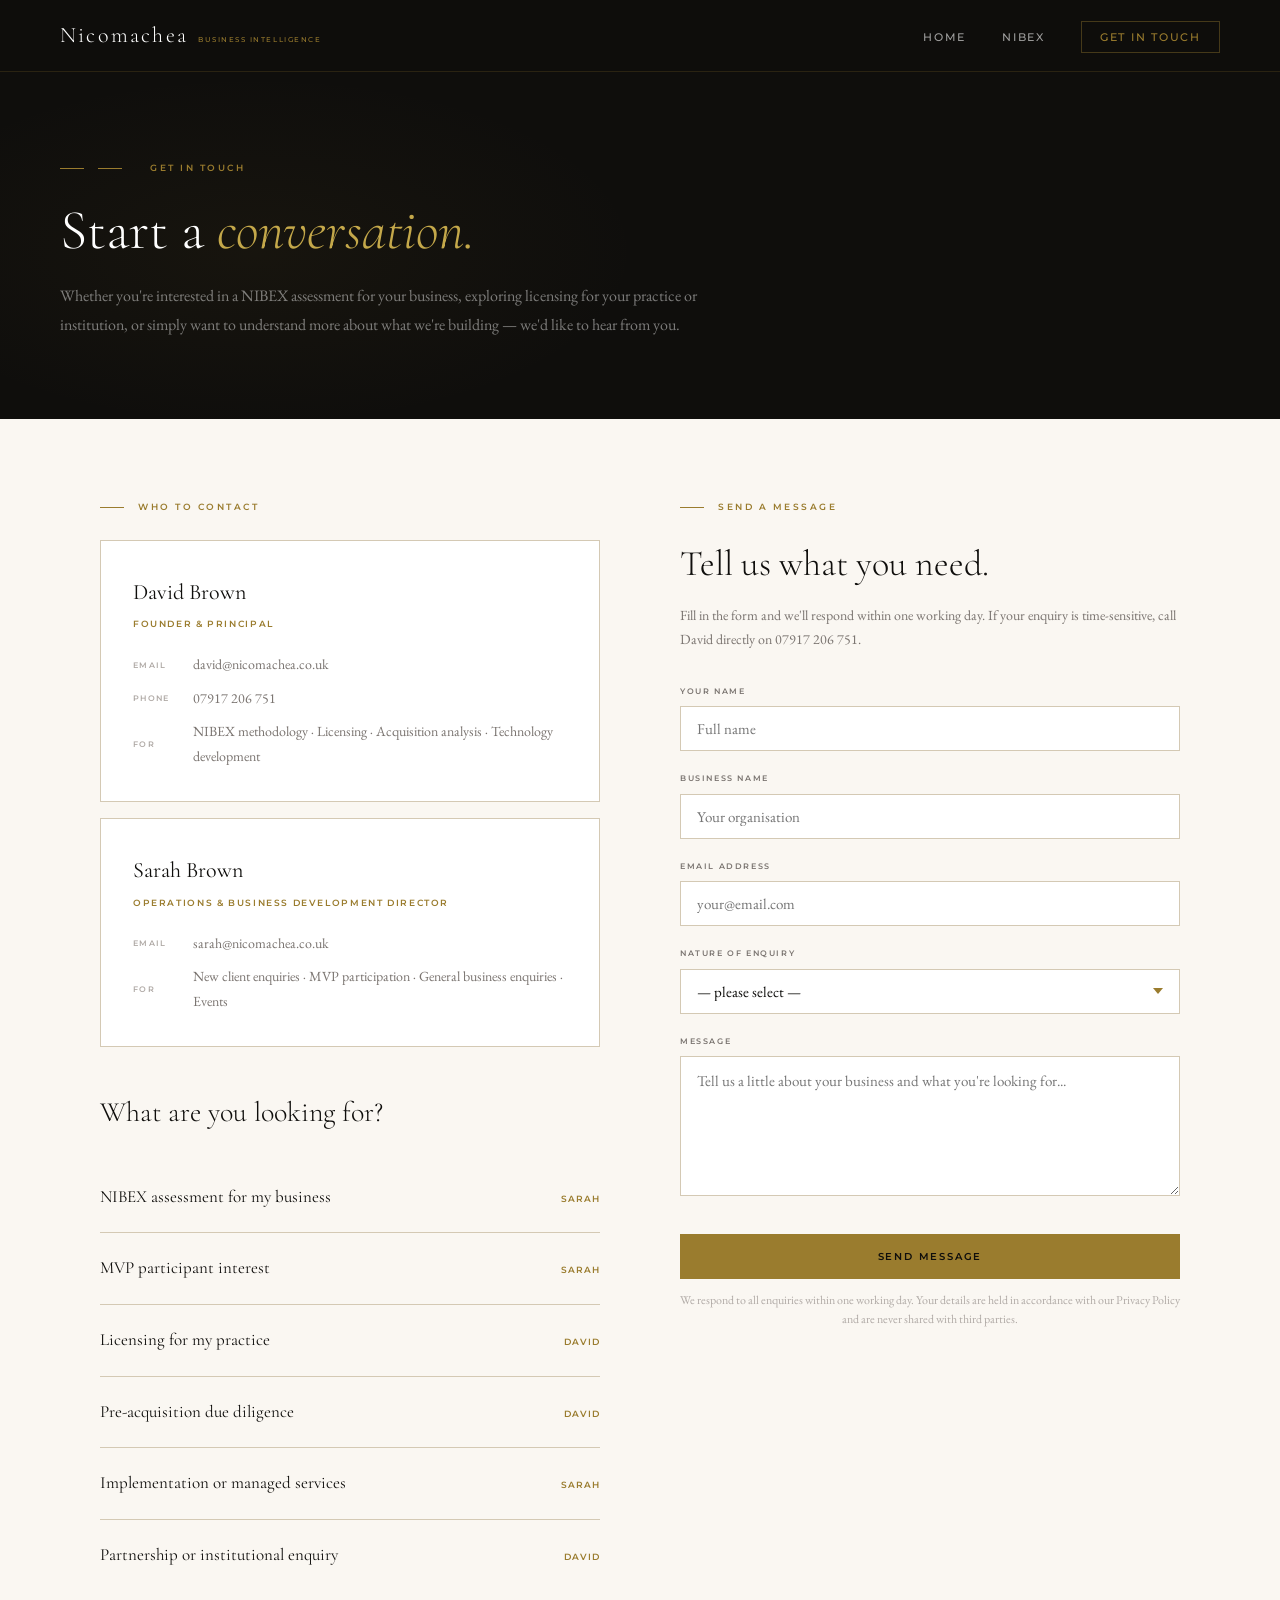
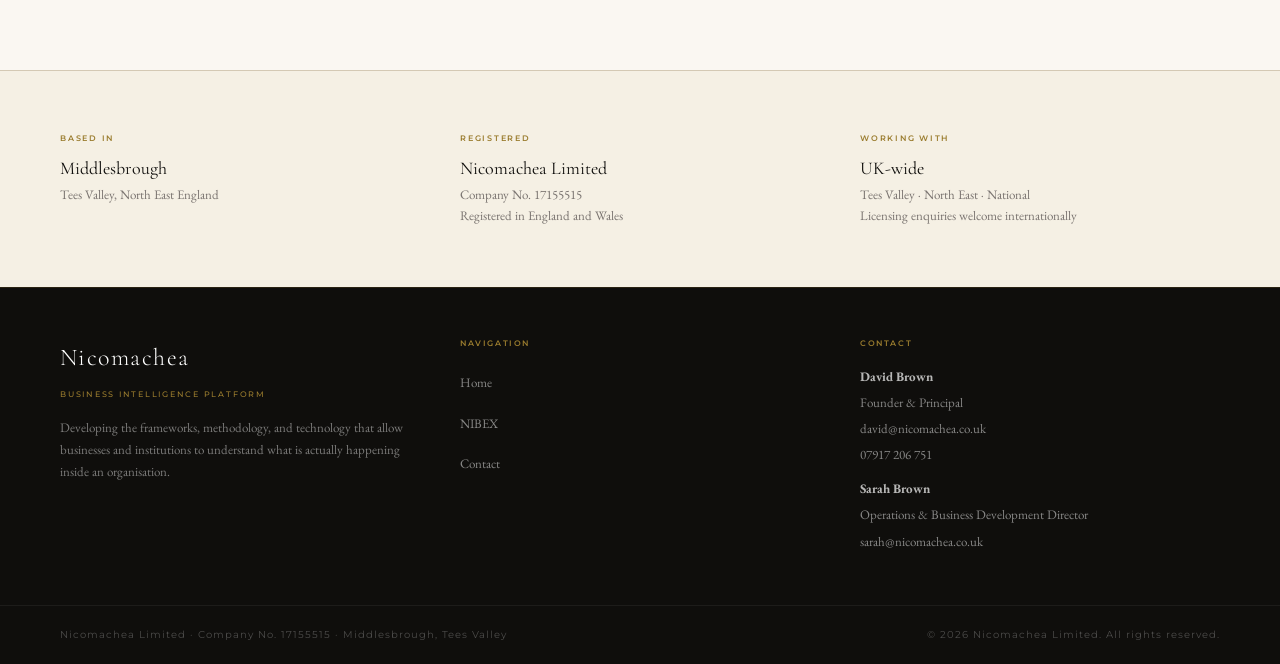
==== contact.html @ 7647985f "Add files via upload" ====
<!DOCTYPE html>
<html lang="en">
<head>
<meta charset="UTF-8">
<meta name="viewport" content="width=device-width, initial-scale=1.0">
<meta name="description" content="Contact Nicomachea — discuss a NIBEX assessment, licensing, or any enquiry about our services.">
<title>Contact — Nicomachea</title>
<link rel="stylesheet" href="shared.css">
<style>
.contact-hero {
  padding: 160px 60px 80px;
  background: var(--ink);
  position: relative;
  overflow: hidden;
}

.contact-hero::before {
  content: '';
  position: absolute;
  inset: 0;
  background: radial-gradient(ellipse 50% 70% at 20% 60%, rgba(154,124,46,0.06) 0%, transparent 60%);
}

.contact-hero-inner {
  max-width: 680px;
  position: relative;
}

.contact-hero h1 {
  font-family: var(--serif);
  font-size: clamp(36px, 5vw, 56px);
  font-weight: 300;
  color: #fff;
  line-height: 1.1;
  margin-bottom: 20px;
}

.contact-hero h1 em {
  font-style: italic;
  color: var(--gold-light);
}

.contact-hero p {
  font-size: 16px;
  line-height: 1.8;
  color: rgba(255,255,255,0.45);
}

/* CONTACT BODY */
.contact-body {
  padding: 80px 60px;
  max-width: 1200px;
  margin: 0 auto;
  display: grid;
  grid-template-columns: 1fr 1fr;
  gap: 80px;
  align-items: start;
}

/* PEOPLE */
.people-section { }

.person-card {
  background: var(--surface);
  border: 0.5px solid var(--rule);
  padding: 32px;
  margin-bottom: 16px;
  position: relative;
  transition: border-color 0.2s;
}

.person-card:hover { border-color: var(--gold); }

.person-card::before {
  content: '';
  position: absolute;
  top: 0; left: 0; bottom: 0;
  width: 3px;
  background: linear-gradient(180deg, var(--gold), var(--gold-light));
  opacity: 0;
  transition: opacity 0.2s;
}

.person-card:hover::before { opacity: 1; }

.person-name {
  font-family: var(--serif);
  font-size: 22px;
  font-weight: 400;
  color: var(--ink);
  margin-bottom: 4px;
}

.person-title {
  font-family: var(--sans);
  font-size: 9px;
  font-weight: 600;
  letter-spacing: 0.18em;
  text-transform: uppercase;
  color: var(--gold);
  margin-bottom: 20px;
}

.person-details {
  display: flex;
  flex-direction: column;
  gap: 8px;
}

.person-detail {
  display: flex;
  align-items: center;
  gap: 12px;
  font-size: 14px;
  color: var(--muted);
}

.person-detail a {
  color: var(--muted);
  text-decoration: none;
  transition: color 0.2s;
}

.person-detail a:hover { color: var(--gold); }

.detail-label {
  font-family: var(--sans);
  font-size: 8px;
  font-weight: 600;
  letter-spacing: 0.16em;
  text-transform: uppercase;
  color: var(--faint);
  width: 48px;
  flex-shrink: 0;
}

/* ENQUIRY TYPES */
.enquiry-section {
  margin-top: 40px;
}

.enquiry-section h3 {
  font-family: var(--serif);
  font-size: 28px;
  font-weight: 300;
  color: var(--ink);
  margin-bottom: 24px;
}

.enquiry-item {
  padding: 20px 0;
  border-bottom: 0.5px solid var(--rule);
  display: flex;
  align-items: baseline;
  justify-content: space-between;
  gap: 20px;
}

.enquiry-item:last-child { border-bottom: none; }

.enquiry-type {
  font-family: var(--serif);
  font-size: 17px;
  font-weight: 400;
  color: var(--ink);
}

.enquiry-contact {
  font-family: var(--sans);
  font-size: 9px;
  font-weight: 600;
  letter-spacing: 0.12em;
  text-transform: uppercase;
  color: var(--gold);
  white-space: nowrap;
}

/* FORM SIDE */
.form-section h2 {
  font-family: var(--serif);
  font-size: 36px;
  font-weight: 300;
  color: var(--ink);
  margin-bottom: 8px;
}

.form-section p {
  font-size: 14px;
  color: var(--muted);
  line-height: 1.7;
  margin-bottom: 32px;
}

.form-group {
  margin-bottom: 20px;
}

.form-label {
  font-family: var(--sans);
  font-size: 8px;
  font-weight: 600;
  letter-spacing: 0.2em;
  text-transform: uppercase;
  color: var(--muted);
  display: block;
  margin-bottom: 8px;
}

.form-input,
.form-select,
.form-textarea {
  width: 100%;
  font-family: var(--body);
  font-size: 15px;
  color: var(--ink);
  background: var(--surface);
  border: 0.5px solid var(--rule);
  padding: 12px 16px;
  outline: none;
  transition: border-color 0.2s;
  -webkit-appearance: none;
  appearance: none;
}

.form-input:focus,
.form-select:focus,
.form-textarea:focus {
  border-color: var(--gold);
}

.form-select {
  background-image: url("data:image/svg+xml,%3Csvg xmlns='http://www.w3.org/2000/svg' width='10' height='6'%3E%3Cpath d='M0 0l5 6 5-6z' fill='%239a7c2e'/%3E%3C/svg%3E");
  background-repeat: no-repeat;
  background-position: right 16px center;
  padding-right: 40px;
  cursor: pointer;
}

.form-textarea {
  min-height: 140px;
  resize: vertical;
  line-height: 1.65;
}

.form-submit {
  font-family: var(--sans);
  font-size: 10px;
  font-weight: 600;
  letter-spacing: 0.18em;
  text-transform: uppercase;
  color: var(--ink);
  background: var(--gold);
  border: none;
  padding: 16px 40px;
  cursor: pointer;
  transition: background 0.2s;
  width: 100%;
  margin-top: 8px;
}

.form-submit:hover { background: var(--gold-light); }

.form-note {
  font-size: 12px;
  color: var(--faint);
  text-align: center;
  margin-top: 12px;
  line-height: 1.6;
}

/* LOCATION */
.location-band {
  background: var(--gold-pale);
  border-top: 0.5px solid var(--rule);
  padding: 60px;
  display: grid;
  grid-template-columns: 1fr 1fr 1fr;
  gap: 40px;
  max-width: 100%;
}

.location-item { }

.location-label {
  font-family: var(--sans);
  font-size: 8px;
  font-weight: 600;
  letter-spacing: 0.22em;
  text-transform: uppercase;
  color: var(--gold);
  margin-bottom: 10px;
}

.location-value {
  font-family: var(--serif);
  font-size: 18px;
  font-weight: 400;
  color: var(--ink);
  line-height: 1.4;
}

.location-sub {
  font-size: 13px;
  color: var(--muted);
  margin-top: 4px;
  line-height: 1.6;
}

/* SUCCESS */
.form-success {
  display: none;
  background: var(--gold-pale);
  border: 0.5px solid var(--gold);
  padding: 24px;
  text-align: center;
}

.form-success p {
  font-family: var(--serif);
  font-size: 18px;
  color: var(--ink);
  margin: 0;
}

@media (max-width: 900px) {
  .contact-hero { padding: 120px 24px 60px; }
  .contact-body { grid-template-columns: 1fr; padding: 60px 24px; gap: 48px; }
  .location-band { grid-template-columns: 1fr; padding: 40px 24px; }
}
</style>
</head>
<body>

<nav>
  <a href="index.html" class="nav-brand">
    Nicomachea
    <span class="nav-brand-tag">Business Intelligence</span>
  </a>
  <ul class="nav-links">
    <li><a href="index.html">Home</a></li>
    <li><a href="nibex.html">NIBEX</a></li>
    <li><a href="contact.html" class="active nav-cta">Get in touch</a></li>
  </ul>
</nav>

<!-- HERO -->
<section class="contact-hero">
  <div class="contact-hero-inner">
    <div class="section-label" style="margin-bottom:24px">
      <span style="width:24px;height:1px;background:var(--gold);display:inline-block;vertical-align:middle;margin-right:14px;"></span>
      Get in touch
    </div>
    <h1>Start a <em>conversation.</em></h1>
    <p>Whether you're interested in a NIBEX assessment for your business, exploring licensing for your practice or institution, or simply want to understand more about what we're building — we'd like to hear from you.</p>
  </div>
</section>

<!-- CONTACT BODY -->
<div class="contact-body">

  <!-- LEFT — PEOPLE AND ENQUIRY TYPES -->
  <div>
    <div class="section-label" style="margin-bottom:24px">Who to contact</div>

    <div class="person-card fade-in">
      <div class="person-name">David Brown</div>
      <div class="person-title">Founder &amp; Principal</div>
      <div class="person-details">
        <div class="person-detail">
          <span class="detail-label">Email</span>
          <a href="mailto:david@nicomachea.co.uk">david@nicomachea.co.uk</a>
        </div>
        <div class="person-detail">
          <span class="detail-label">Phone</span>
          <a href="tel:07917206751">07917 206 751</a>
        </div>
        <div class="person-detail">
          <span class="detail-label">For</span>
          <span>NIBEX methodology · Licensing · Acquisition analysis · Technology development</span>
        </div>
      </div>
    </div>

    <div class="person-card fade-in">
      <div class="person-name">Sarah Brown</div>
      <div class="person-title">Operations &amp; Business Development Director</div>
      <div class="person-details">
        <div class="person-detail">
          <span class="detail-label">Email</span>
          <a href="mailto:sarah@nicomachea.co.uk">sarah@nicomachea.co.uk</a>
        </div>
        <div class="person-detail">
          <span class="detail-label">For</span>
          <span>New client enquiries · MVP participation · General business enquiries · Events</span>
        </div>
      </div>
    </div>

    <div class="enquiry-section fade-in">
      <h3>What are you looking for?</h3>
      <div class="enquiry-item">
        <span class="enquiry-type">NIBEX assessment for my business</span>
        <span class="enquiry-contact">Sarah</span>
      </div>
      <div class="enquiry-item">
        <span class="enquiry-type">MVP participant interest</span>
        <span class="enquiry-contact">Sarah</span>
      </div>
      <div class="enquiry-item">
        <span class="enquiry-type">Licensing for my practice</span>
        <span class="enquiry-contact">David</span>
      </div>
      <div class="enquiry-item">
        <span class="enquiry-type">Pre-acquisition due diligence</span>
        <span class="enquiry-contact">David</span>
      </div>
      <div class="enquiry-item">
        <span class="enquiry-type">Implementation or managed services</span>
        <span class="enquiry-contact">Sarah</span>
      </div>
      <div class="enquiry-item">
        <span class="enquiry-type">Partnership or institutional enquiry</span>
        <span class="enquiry-contact">David</span>
      </div>
    </div>
  </div>

  <!-- RIGHT — FORM -->
  <div class="form-section fade-in">
    <div class="section-label" style="margin-bottom:16px">Send a message</div>
    <h2>Tell us what you need.</h2>
    <p>Fill in the form and we'll respond within one working day. If your enquiry is time-sensitive, call David directly on 07917 206 751.</p>

    <form id="contact-form" onsubmit="handleSubmit(event)">
      <div class="form-group">
        <label class="form-label" for="name">Your name</label>
        <input type="text" id="name" class="form-input" required placeholder="Full name">
      </div>
      <div class="form-group">
        <label class="form-label" for="business">Business name</label>
        <input type="text" id="business" class="form-input" placeholder="Your organisation">
      </div>
      <div class="form-group">
        <label class="form-label" for="email">Email address</label>
        <input type="email" id="email" class="form-input" required placeholder="your@email.com">
      </div>
      <div class="form-group">
        <label class="form-label" for="enquiry">Nature of enquiry</label>
        <select id="enquiry" class="form-select" required>
          <option value="">— please select —</option>
          <option>NIBEX assessment for my business</option>
          <option>MVP participant interest</option>
          <option>Licensing for my practice or institution</option>
          <option>Pre-acquisition due diligence</option>
          <option>Implementation or managed services</option>
          <option>Partnership or institutional enquiry</option>
          <option>Other</option>
        </select>
      </div>
      <div class="form-group">
        <label class="form-label" for="message">Message</label>
        <textarea id="message" class="form-textarea" required placeholder="Tell us a little about your business and what you're looking for..."></textarea>
      </div>
      <button type="submit" class="form-submit">Send message</button>
      <div class="form-note">We respond to all enquiries within one working day. Your details are held in accordance with our Privacy Policy and are never shared with third parties.</div>
    </form>

    <div class="form-success" id="form-success">
      <p>Thank you. We'll be in touch within one working day.</p>
    </div>
  </div>
</div>

<!-- LOCATION BAND -->
<div class="location-band">
  <div class="location-item">
    <div class="location-label">Based in</div>
    <div class="location-value">Middlesbrough</div>
    <div class="location-sub">Tees Valley, North East England</div>
  </div>
  <div class="location-item">
    <div class="location-label">Registered</div>
    <div class="location-value">Nicomachea Limited</div>
    <div class="location-sub">Company No. 17155515<br>Registered in England and Wales</div>
  </div>
  <div class="location-item">
    <div class="location-label">Working with</div>
    <div class="location-value">UK-wide</div>
    <div class="location-sub">Tees Valley · North East · National<br>Licensing enquiries welcome internationally</div>
  </div>
</div>

<!-- FOOTER -->
<footer>
  <div>
    <div class="footer-brand">Nicomachea</div>
    <div class="footer-tag">Business Intelligence Platform</div>
    <div class="footer-desc">Developing the frameworks, methodology, and technology that allow businesses and institutions to understand what is actually happening inside an organisation.</div>
  </div>
  <div>
    <div class="footer-col-label">Navigation</div>
    <ul class="footer-links">
      <li><a href="index.html">Home</a></li>
      <li><a href="nibex.html">NIBEX</a></li>
      <li><a href="contact.html">Contact</a></li>
    </ul>
  </div>
  <div>
    <div class="footer-col-label">Contact</div>
    <div class="footer-contact-item"><strong style="color:rgba(255,255,255,0.7);font-size:13px">David Brown</strong></div>
    <div class="footer-contact-item">Founder &amp; Principal</div>
    <div class="footer-contact-item"><a href="mailto:david@nicomachea.co.uk">david@nicomachea.co.uk</a></div>
    <div class="footer-contact-item"><a href="tel:07917206751">07917 206 751</a></div>
    <div class="footer-contact-item" style="margin-top:12px"><strong style="color:rgba(255,255,255,0.7);font-size:13px">Sarah Brown</strong></div>
    <div class="footer-contact-item">Operations &amp; Business Development Director</div>
    <div class="footer-contact-item"><a href="mailto:sarah@nicomachea.co.uk">sarah@nicomachea.co.uk</a></div>
  </div>
</footer>
<div class="footer-bottom">
  <div class="footer-reg">Nicomachea Limited · Company No. 17155515 · Middlesbrough, Tees Valley</div>
  <div class="footer-reg">© 2026 Nicomachea Limited. All rights reserved.</div>
</div>

<script>
function handleSubmit(e) {
  e.preventDefault();
  const form = document.getElementById('contact-form');
  const success = document.getElementById('form-success');
  const name = document.getElementById('name').value;
  const email = document.getElementById('email').value;
  const business = document.getElementById('business').value;
  const enquiry = document.getElementById('enquiry').value;
  const message = document.getElementById('message').value;

  // Build mailto link
  const subject = encodeURIComponent('Nicomachea enquiry — ' + enquiry);
  const body = encodeURIComponent(
    'Name: ' + name + '\n' +
    'Business: ' + business + '\n' +
    'Email: ' + email + '\n' +
    'Enquiry type: ' + enquiry + '\n\n' +
    'Message:\n' + message
  );

  window.location.href = 'mailto:david@nicomachea.co.uk?subject=' + subject + '&body=' + body;

  form.style.display = 'none';
  success.style.display = 'block';
}
</script>

</body>
</html>
---- shared.css ----
/* ── Nicomachea Site Design System ─────────────────────────── */
@import url('https://fonts.googleapis.com/css2?family=Cormorant+Garamond:ital,wght@0,300;0,400;0,500;0,600;1,300;1,400;1,500&family=EB+Garamond:ital,wght@0,400;0,500;1,400&family=Montserrat:wght@300;400;500;600;700&display=swap');

:root {
  --ink: #0f0e0c;
  --ink-mid: #2a2825;
  --gold: #9a7c2e;
  --gold-light: #c4a84a;
  --gold-pale: #f5f0e4;
  --cream: #faf7f2;
  --surface: #ffffff;
  --rule: #d4c9b4;
  --muted: #7a7470;
  --faint: #b0aaa6;
  --serif: 'Cormorant Garamond', Georgia, serif;
  --body: 'EB Garamond', Georgia, serif;
  --sans: 'Montserrat', sans-serif;
}

*, *::before, *::after { box-sizing: border-box; margin: 0; padding: 0; }

html { font-size: 16px; scroll-behavior: smooth; }

body {
  background: var(--cream);
  color: var(--ink);
  font-family: var(--body);
  font-size: 17px;
  line-height: 1.8;
  min-height: 100vh;
  overflow-x: hidden;
}

/* ── NAV ──────────────────────────────────────────────────── */
nav {
  position: fixed;
  top: 0;
  left: 0;
  right: 0;
  z-index: 100;
  padding: 0 60px;
  height: 72px;
  display: flex;
  align-items: center;
  justify-content: space-between;
  background: rgba(15,14,12,0.96);
  backdrop-filter: blur(12px);
  border-bottom: 1px solid rgba(154,124,46,0.2);
}

.nav-brand {
  font-family: var(--serif);
  font-size: 22px;
  font-weight: 300;
  letter-spacing: 0.1em;
  color: #fff;
  text-decoration: none;
  display: flex;
  align-items: baseline;
  gap: 10px;
}

.nav-brand-tag {
  font-family: var(--sans);
  font-size: 7px;
  font-weight: 500;
  letter-spacing: 0.22em;
  text-transform: uppercase;
  color: var(--gold);
}

.nav-links {
  display: flex;
  align-items: center;
  gap: 36px;
  list-style: none;
}

.nav-links a {
  font-family: var(--sans);
  font-size: 11px;
  font-weight: 500;
  letter-spacing: 0.16em;
  text-transform: uppercase;
  color: rgba(255,255,255,0.6);
  text-decoration: none;
  transition: color 0.2s;
}

.nav-links a:hover,
.nav-links a.active { color: var(--gold); }

.nav-cta {
  font-family: var(--sans);
  font-size: 10px;
  font-weight: 600;
  letter-spacing: 0.14em;
  text-transform: uppercase;
  color: var(--gold) !important;
  border: 1px solid rgba(154,124,46,0.4);
  padding: 8px 18px;
  transition: all 0.2s !important;
}

.nav-cta:hover {
  background: var(--gold) !important;
  color: #fff !important;
  border-color: var(--gold) !important;
}

/* ── FOOTER ───────────────────────────────────────────────── */
footer {
  background: var(--ink);
  border-top: 1px solid rgba(154,124,46,0.2);
  padding: 48px 60px;
  display: grid;
  grid-template-columns: 1fr 1fr 1fr;
  gap: 40px;
  align-items: start;
}

.footer-brand {
  font-family: var(--serif);
  font-size: 24px;
  font-weight: 300;
  color: #fff;
  letter-spacing: 0.06em;
  margin-bottom: 8px;
}

.footer-tag {
  font-family: var(--sans);
  font-size: 8px;
  font-weight: 500;
  letter-spacing: 0.22em;
  text-transform: uppercase;
  color: var(--gold);
  margin-bottom: 16px;
}

.footer-desc {
  font-size: 13px;
  color: rgba(255,255,255,0.45);
  line-height: 1.7;
}

.footer-col-label {
  font-family: var(--sans);
  font-size: 8px;
  font-weight: 600;
  letter-spacing: 0.2em;
  text-transform: uppercase;
  color: var(--gold);
  margin-bottom: 16px;
}

.footer-links {
  list-style: none;
  display: flex;
  flex-direction: column;
  gap: 10px;
}

.footer-links a {
  font-size: 13px;
  color: rgba(255,255,255,0.5);
  text-decoration: none;
  transition: color 0.2s;
}

.footer-links a:hover { color: var(--gold); }

.footer-contact-item {
  font-size: 13px;
  color: rgba(255,255,255,0.5);
  line-height: 1.7;
  margin-bottom: 4px;
}

.footer-contact-item a {
  color: rgba(255,255,255,0.5);
  text-decoration: none;
  transition: color 0.2s;
}

.footer-contact-item a:hover { color: var(--gold); }

.footer-bottom {
  background: var(--ink);
  border-top: 1px solid rgba(255,255,255,0.06);
  padding: 20px 60px;
  display: flex;
  justify-content: space-between;
  align-items: center;
}

.footer-reg {
  font-family: var(--sans);
  font-size: 10px;
  font-weight: 400;
  letter-spacing: 0.1em;
  color: rgba(255,255,255,0.25);
}

/* ── COMMON ELEMENTS ──────────────────────────────────────── */
.section-label {
  font-family: var(--sans);
  font-size: 9px;
  font-weight: 600;
  letter-spacing: 0.28em;
  text-transform: uppercase;
  color: var(--gold);
  margin-bottom: 16px;
  display: flex;
  align-items: center;
  gap: 14px;
}

.section-label::before {
  content: '';
  width: 24px;
  height: 1px;
  background: var(--gold);
  flex-shrink: 0;
}

.rule-gold {
  width: 48px;
  height: 1px;
  background: linear-gradient(90deg, var(--gold), var(--gold-light));
  margin: 20px 0;
}

/* Fade-in animation */
.fade-in {
  opacity: 0;
  transform: translateY(20px);
  animation: fadeUp 0.7s ease forwards;
}

@keyframes fadeUp {
  to { opacity: 1; transform: translateY(0); }
}

.fade-in:nth-child(1) { animation-delay: 0.1s; }
.fade-in:nth-child(2) { animation-delay: 0.2s; }
.fade-in:nth-child(3) { animation-delay: 0.3s; }
.fade-in:nth-child(4) { animation-delay: 0.4s; }
.fade-in:nth-child(5) { animation-delay: 0.5s; }

@media (max-width: 768px) {
  nav { padding: 0 24px; }
  .nav-links { display: none; }
  footer { grid-template-columns: 1fr; padding: 40px 24px; }
  .footer-bottom { padding: 16px 24px; flex-direction: column; gap: 8px; text-align: center; }
}
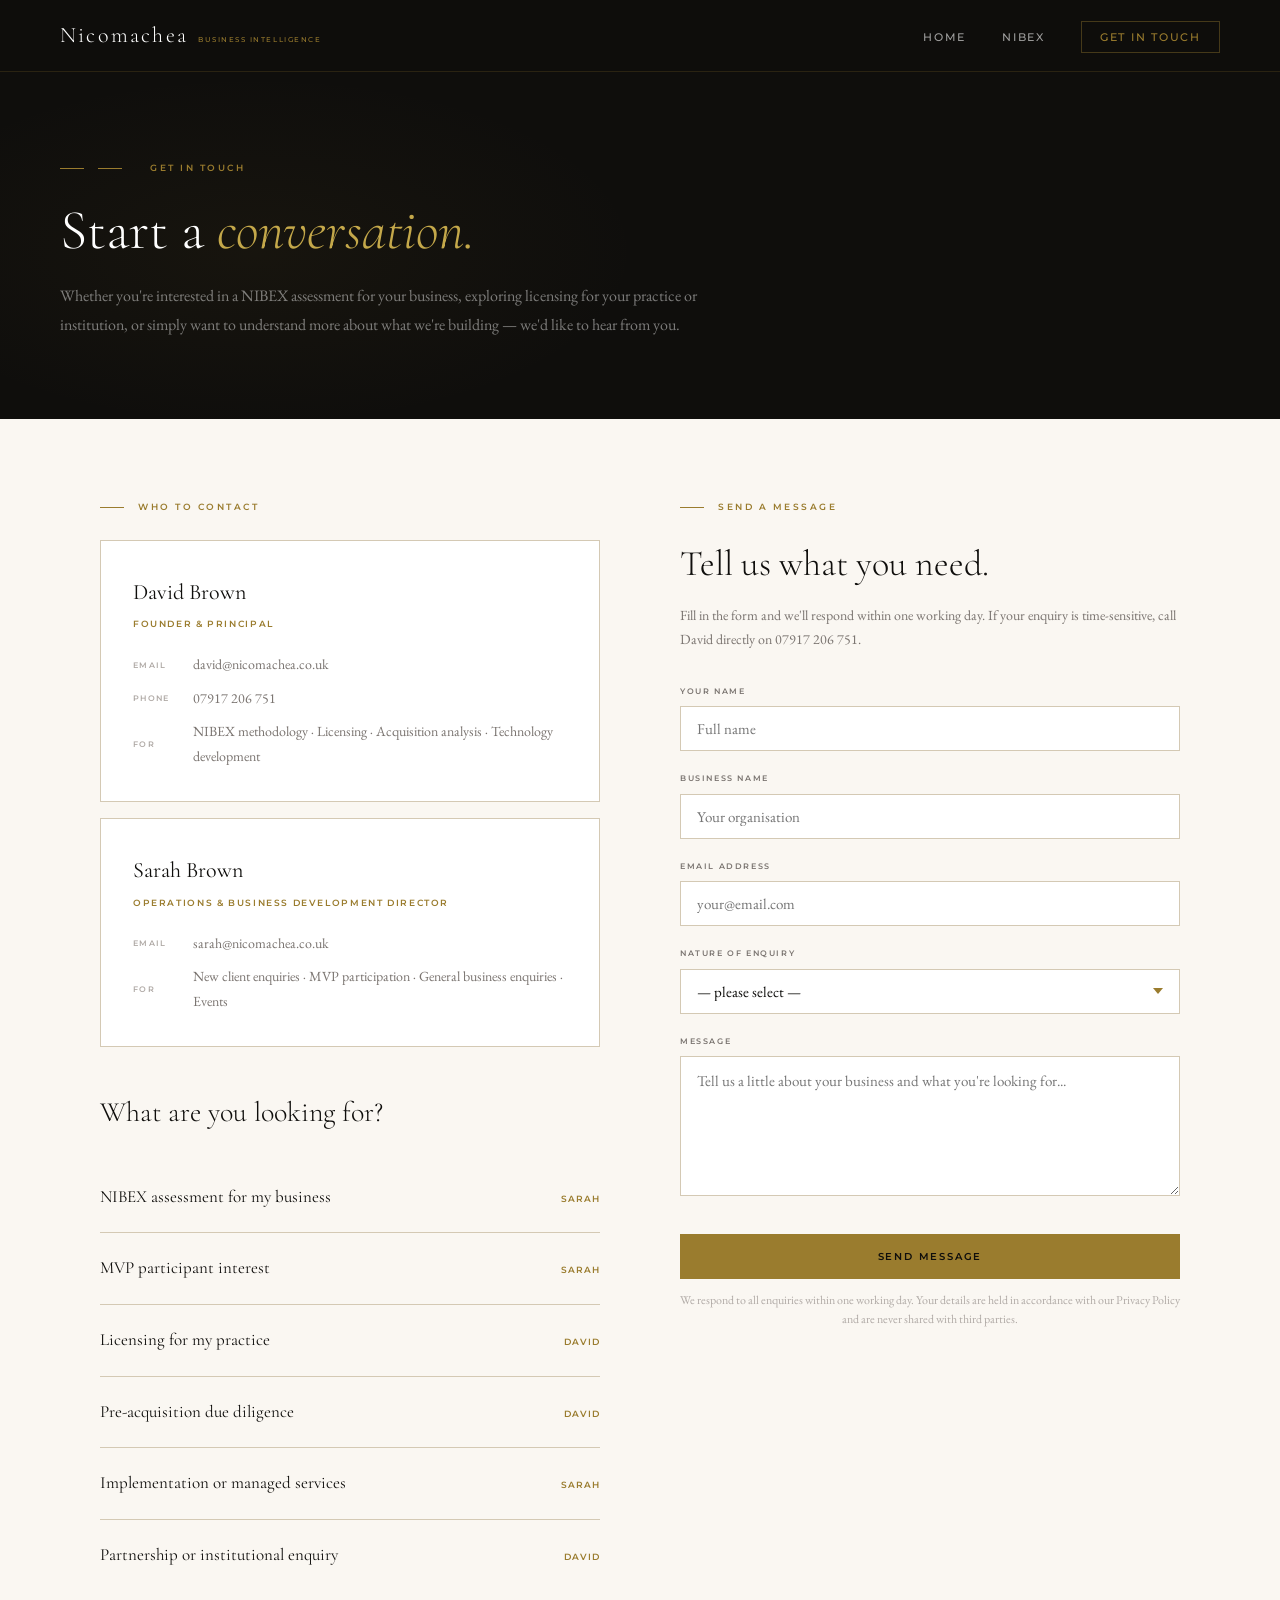
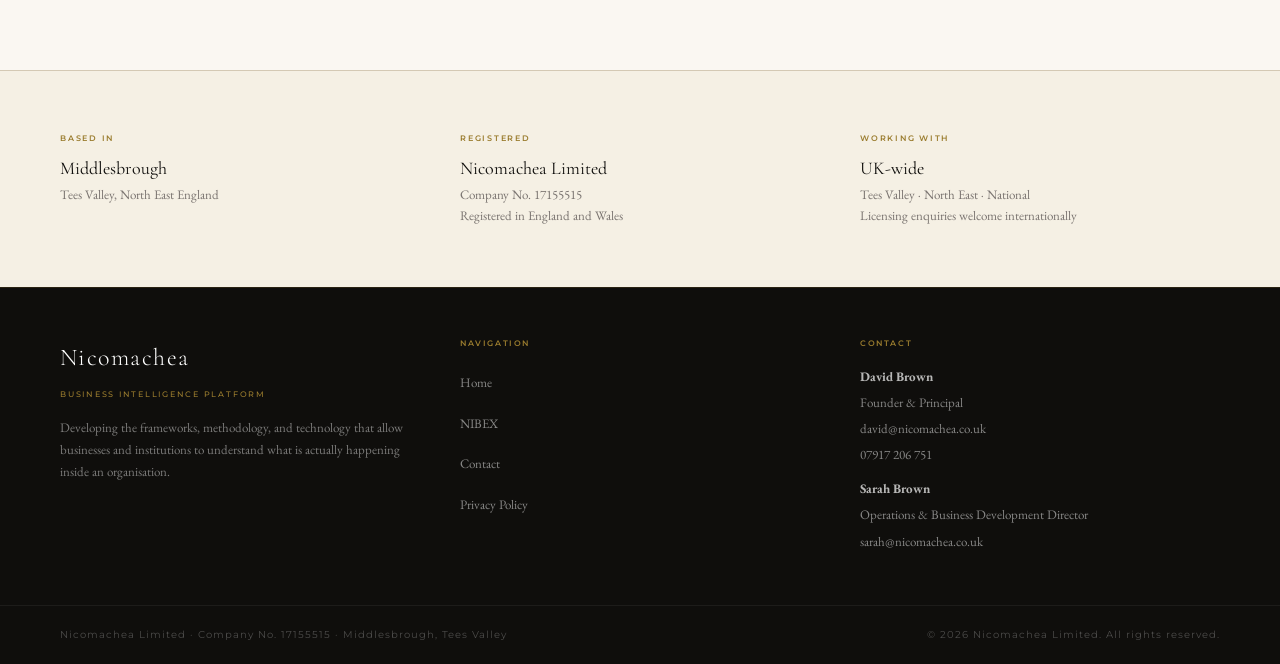
==== commit eaa87e61: "Add Privacy Policy link to footer" ====
--- a/contact.html
+++ b/contact.html
@@ -463,6 +463,7 @@
       </div>
       <button type="submit" class="form-submit">Send message</button>
       <div class="form-note">We respond to all enquiries within one working day. Your details are held in accordance with our Privacy Policy and are never shared with third parties.</div>
+      <div id="form-error" style="display:none;margin-top:12px;font-size:13px;color:#b91c1c;background:#fef2f2;padding:12px;border:0.5px solid #fca5a5;border-radius:2px"></div>
     </form>
 
     <div class="form-success" id="form-success">
@@ -503,6 +504,7 @@
       <li><a href="index.html">Home</a></li>
       <li><a href="nibex.html">NIBEX</a></li>
       <li><a href="contact.html">Contact</a></li>
+      <li><a href="Nicomachea_Privacy_Policy.html">Privacy Policy</a></li>
     </ul>
   </div>
   <div>
@@ -522,30 +524,51 @@
 </div>
 
 <script>
-function handleSubmit(e) {
+async function handleSubmit(e) {
   e.preventDefault();
-  const form = document.getElementById('contact-form');
+
+  const form    = document.getElementById('contact-form');
   const success = document.getElementById('form-success');
-  const name = document.getElementById('name').value;
-  const email = document.getElementById('email').value;
-  const business = document.getElementById('business').value;
-  const enquiry = document.getElementById('enquiry').value;
-  const message = document.getElementById('message').value;
-
-  // Build mailto link
-  const subject = encodeURIComponent('Nicomachea enquiry — ' + enquiry);
-  const body = encodeURIComponent(
-    'Name: ' + name + '\n' +
-    'Business: ' + business + '\n' +
-    'Email: ' + email + '\n' +
-    'Enquiry type: ' + enquiry + '\n\n' +
-    'Message:\n' + message
-  );
-
-  window.location.href = 'mailto:david@nicomachea.co.uk?subject=' + subject + '&body=' + body;
-
-  form.style.display = 'none';
-  success.style.display = 'block';
+  const btn     = form.querySelector('.form-submit');
+  const errEl   = document.getElementById('form-error');
+
+  const payload = {
+    name:     document.getElementById('name').value.trim(),
+    email:    document.getElementById('email').value.trim(),
+    business: document.getElementById('business').value.trim(),
+    enquiry:  document.getElementById('enquiry').value,
+    message:  document.getElementById('message').value.trim(),
+  };
+
+  btn.textContent = 'Sending…';
+  btn.disabled = true;
+  if (errEl) errEl.style.display = 'none';
+
+  try {
+    const resp = await fetch(
+      'https://ksrrurabddfngnhfoqln.supabase.co/functions/v1/contact-form',
+      {
+        method: 'POST',
+        headers: { 'Content-Type': 'application/json' },
+        body: JSON.stringify(payload),
+      }
+    );
+
+    if (resp.ok) {
+      form.style.display = 'none';
+      success.style.display = 'block';
+    } else {
+      throw new Error('Server error ' + resp.status);
+    }
+  } catch (err) {
+    console.error('Form submission failed:', err);
+    btn.textContent = 'Send message';
+    btn.disabled = false;
+    if (errEl) {
+      errEl.textContent = 'Something went wrong — please email david@nicomachea.co.uk directly or try again.';
+      errEl.style.display = 'block';
+    }
+  }
 }
 </script>
 
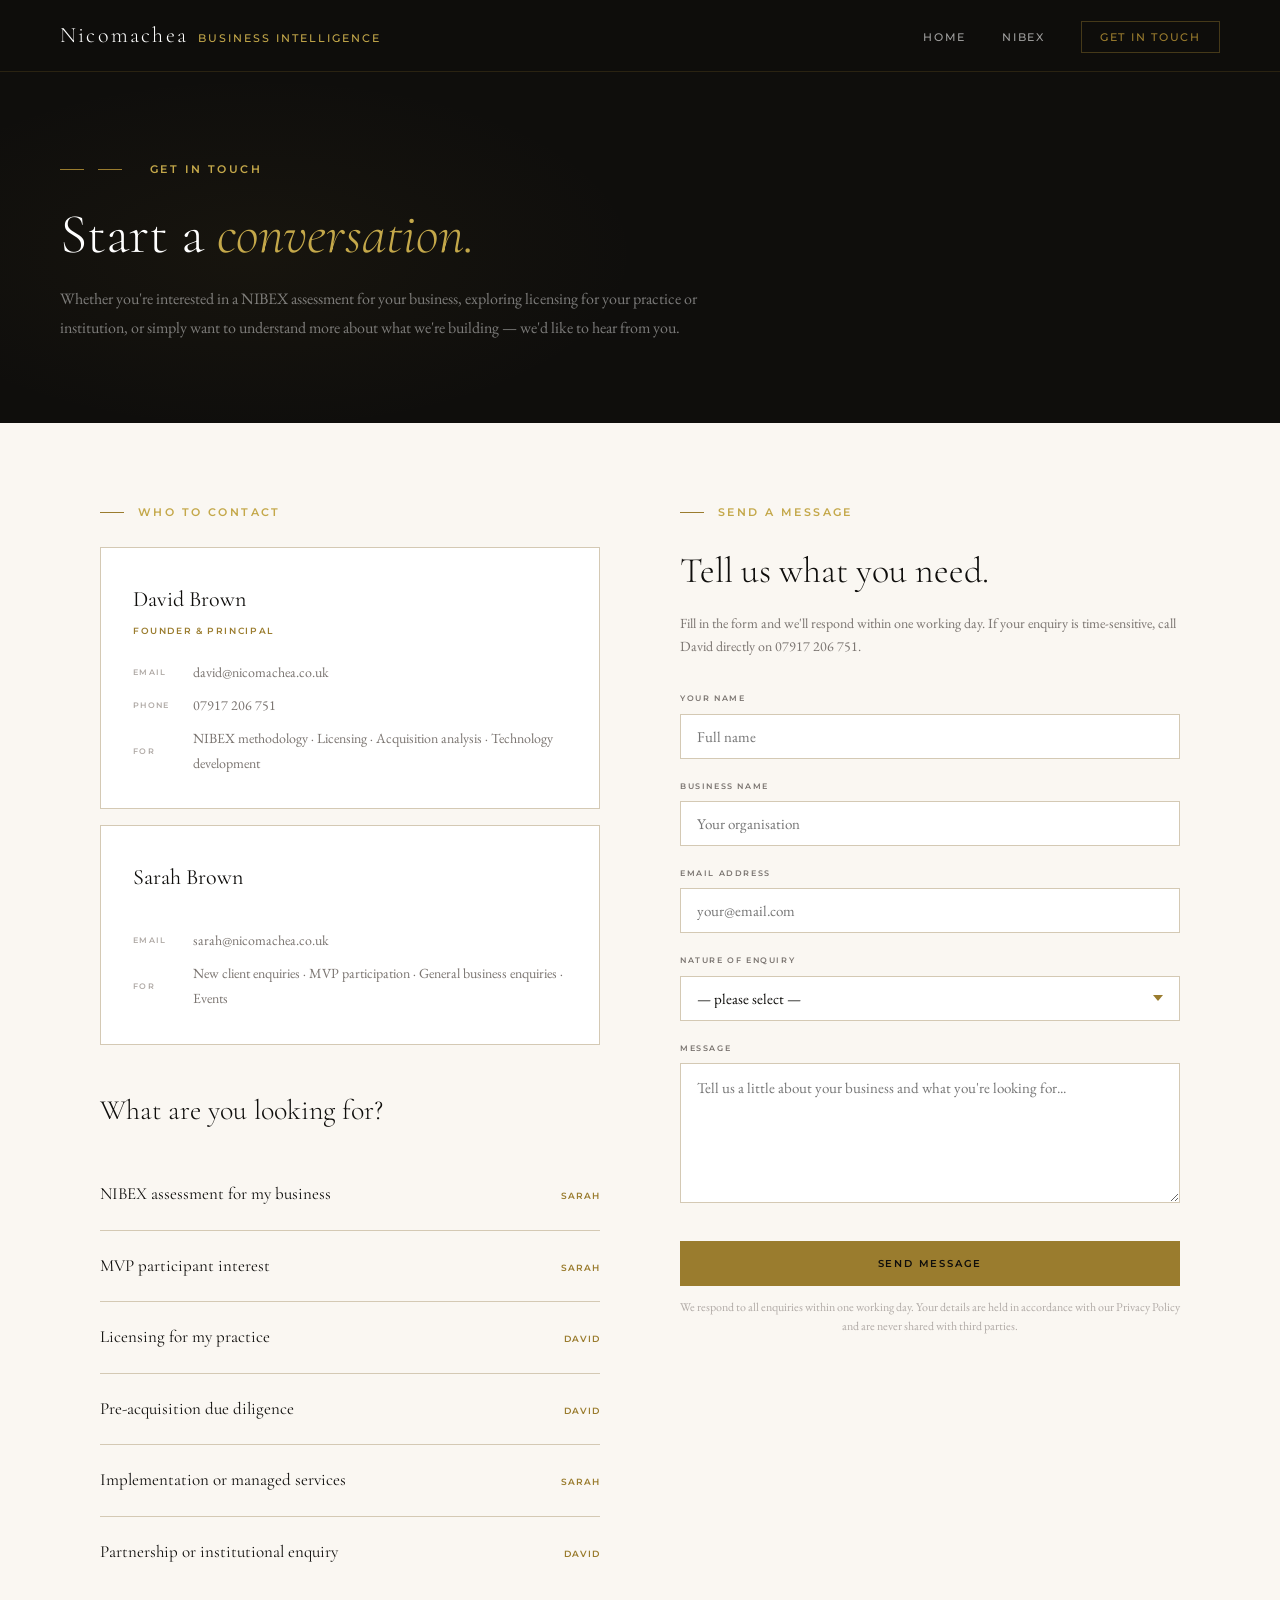
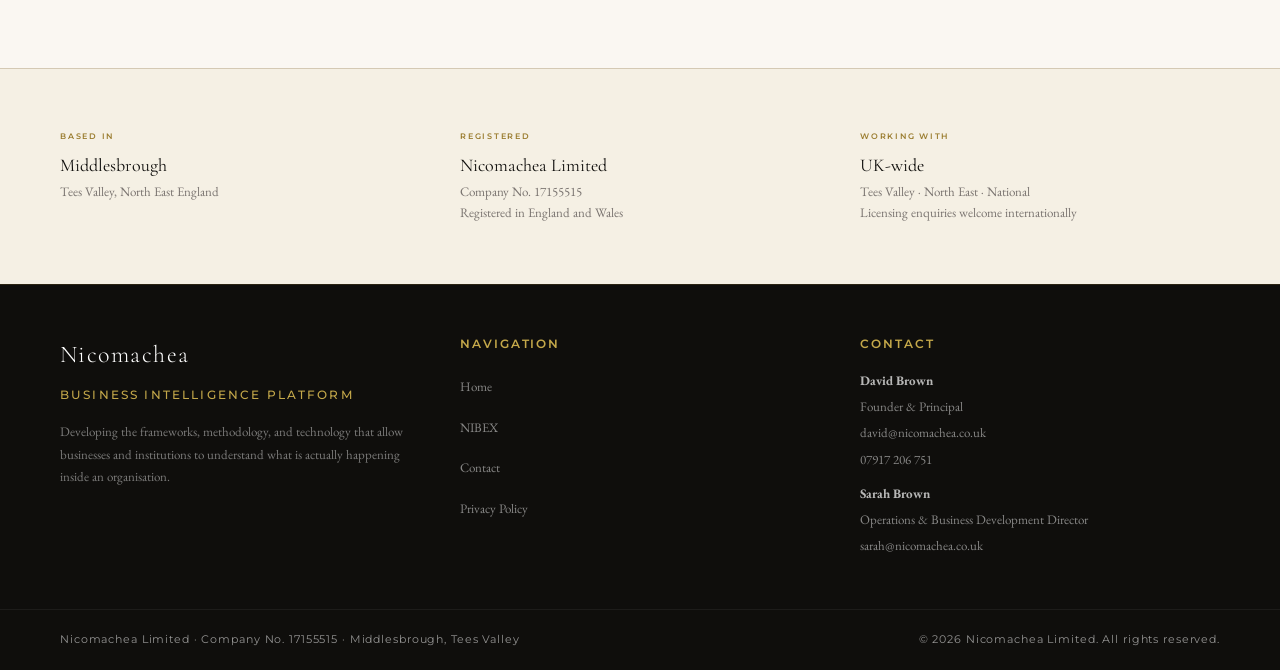
==== commit ff63672a: "Update Sarah Brown's job title to Manager" ====
--- a/contact.html
+++ b/contact.html
@@ -383,7 +383,7 @@
 
     <div class="person-card fade-in">
       <div class="person-name">Sarah Brown</div>
-      <div class="person-title">Operations &amp; Business Development Director</div>
+      <div class="footer-contact-item">Operations &amp; Business Development Manager</div>
       <div class="person-details">
         <div class="person-detail">
           <span class="detail-label">Email</span>
--- a/shared.css
+++ b/shared.css
@@ -62,11 +62,11 @@
 
 .nav-brand-tag {
   font-family: var(--sans);
-  font-size: 7px;
+  font-size: 11px;
   font-weight: 500;
-  letter-spacing: 0.22em;
-  text-transform: uppercase;
-  color: var(--gold);
+  letter-spacing: 0.18em;
+  text-transform: uppercase;
+  color: var(--gold-light);
 }
 
 .nav-links {
@@ -130,11 +130,11 @@
 
 .footer-tag {
   font-family: var(--sans);
-  font-size: 8px;
+  font-size: 12px;
   font-weight: 500;
-  letter-spacing: 0.22em;
-  text-transform: uppercase;
-  color: var(--gold);
+  letter-spacing: 0.18em;
+  text-transform: uppercase;
+  color: var(--gold-light);
   margin-bottom: 16px;
 }
 
@@ -146,11 +146,11 @@
 
 .footer-col-label {
   font-family: var(--sans);
-  font-size: 8px;
+  font-size: 12px;
   font-weight: 600;
-  letter-spacing: 0.2em;
-  text-transform: uppercase;
-  color: var(--gold);
+  letter-spacing: 0.16em;
+  text-transform: uppercase;
+  color: var(--gold-light);
   margin-bottom: 16px;
 }
 
@@ -196,20 +196,19 @@
 
 .footer-reg {
   font-family: var(--sans);
-  font-size: 10px;
+  font-size: 11px;
   font-weight: 400;
-  letter-spacing: 0.1em;
-  color: rgba(255,255,255,0.25);
-}
-
+  letter-spacing: 0.08em;
+  color: rgba(255,255,255,0.55);
+}
 /* ── COMMON ELEMENTS ──────────────────────────────────────── */
 .section-label {
   font-family: var(--sans);
-  font-size: 9px;
+  font-size: 11px;
   font-weight: 600;
-  letter-spacing: 0.28em;
-  text-transform: uppercase;
-  color: var(--gold);
+  letter-spacing: 0.22em;
+  text-transform: uppercase;
+  color: var(--gold-light);
   margin-bottom: 16px;
   display: flex;
   align-items: center;
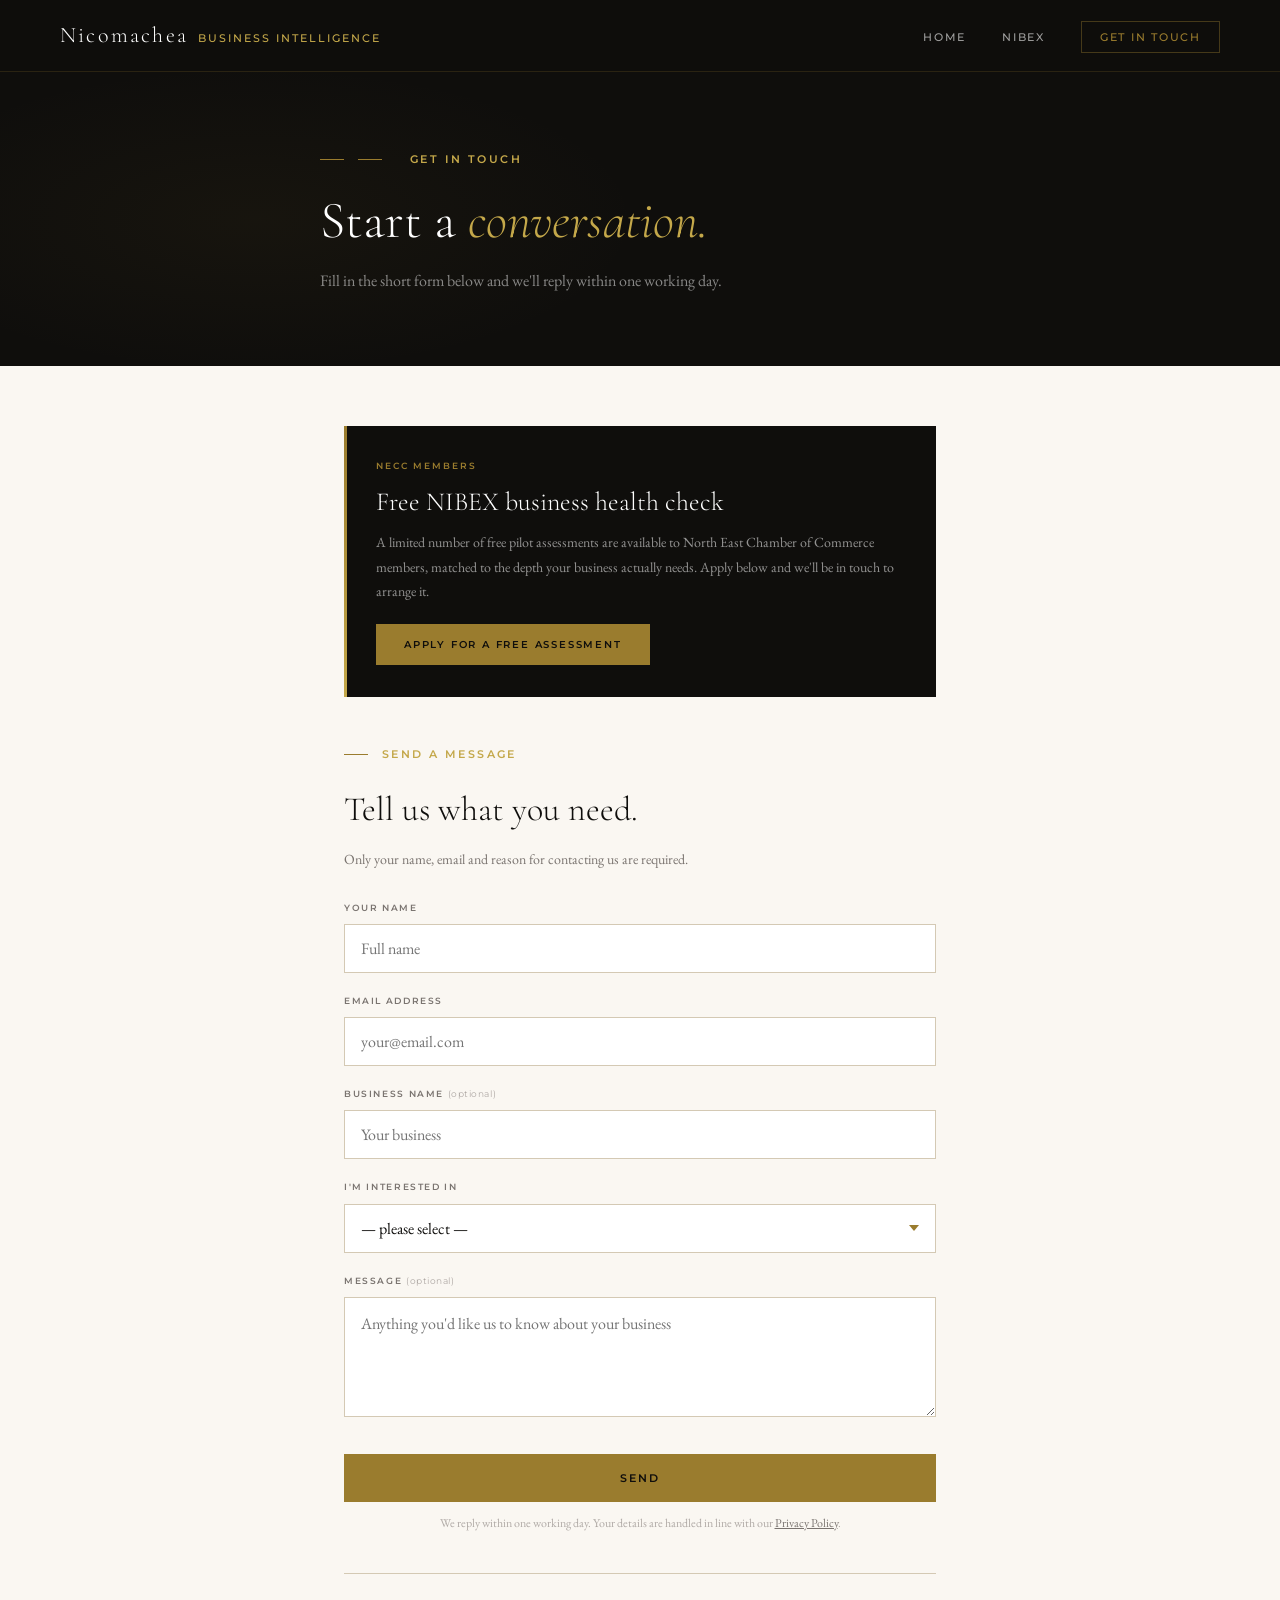
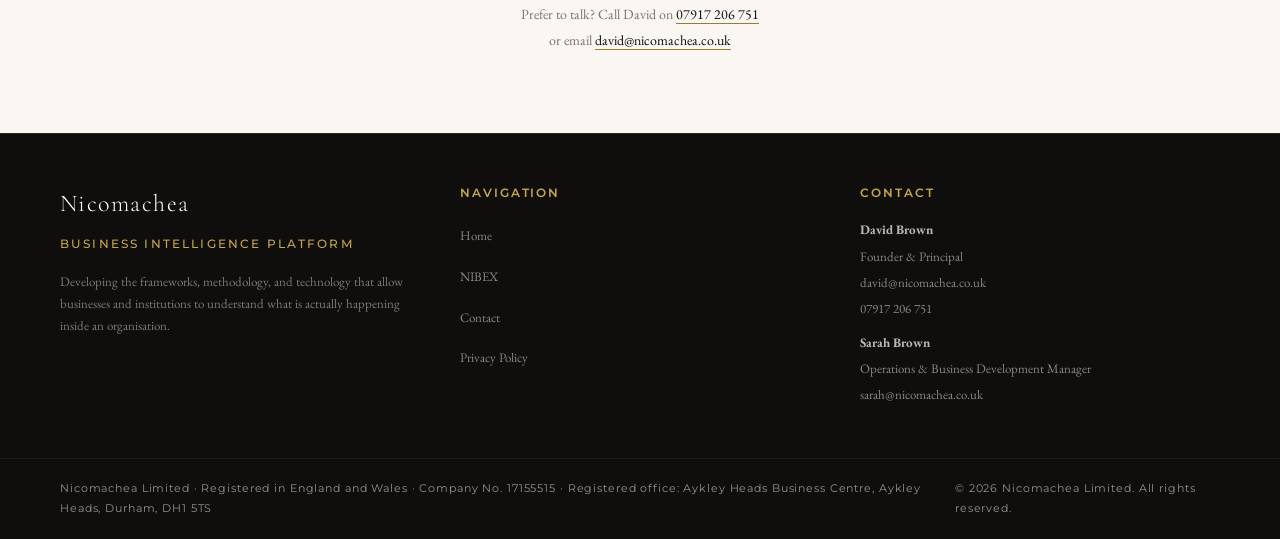
==== commit 3ba20ba4: "Add files via upload" ====
--- a/contact.html
+++ b/contact.html
@@ -3,12 +3,12 @@
 <head>
 <meta charset="UTF-8">
 <meta name="viewport" content="width=device-width, initial-scale=1.0">
-<meta name="description" content="Contact Nicomachea — discuss a NIBEX assessment, licensing, or any enquiry about our services.">
+<meta name="description" content="Contact Nicomachea — apply for a free NECC pilot assessment, discuss a NIBEX assessment, or ask about licensing.">
 <title>Contact — Nicomachea</title>
 <link rel="stylesheet" href="shared.css">
 <style>
 .contact-hero {
-  padding: 160px 60px 80px;
+  padding: 150px 60px 70px;
   background: var(--ink);
   position: relative;
   overflow: hidden;
@@ -22,17 +22,18 @@
 }
 
 .contact-hero-inner {
-  max-width: 680px;
+  max-width: 640px;
+  margin: 0 auto;
   position: relative;
 }
 
 .contact-hero h1 {
   font-family: var(--serif);
-  font-size: clamp(36px, 5vw, 56px);
+  font-size: clamp(36px, 5vw, 52px);
   font-weight: 300;
   color: #fff;
   line-height: 1.1;
-  margin-bottom: 20px;
+  margin-bottom: 18px;
 }
 
 .contact-hero h1 em {
@@ -43,167 +44,110 @@
 .contact-hero p {
   font-size: 16px;
   line-height: 1.8;
-  color: rgba(255,255,255,0.45);
-}
-
-/* CONTACT BODY */
+  color: rgba(255,255,255,0.5);
+}
+
+/* PAGE BODY — single column */
 .contact-body {
-  padding: 80px 60px;
-  max-width: 1200px;
+  padding: 60px 24px 80px;
+  max-width: 640px;
   margin: 0 auto;
-  display: grid;
-  grid-template-columns: 1fr 1fr;
-  gap: 80px;
-  align-items: start;
-}
-
-/* PEOPLE */
-.people-section { }
-
-.person-card {
-  background: var(--surface);
-  border: 0.5px solid var(--rule);
+}
+
+/* NECC PILOT OFFER */
+.pilot-box {
+  background: var(--ink);
   padding: 32px;
-  margin-bottom: 16px;
   position: relative;
-  transition: border-color 0.2s;
-}
-
-.person-card:hover { border-color: var(--gold); }
-
-.person-card::before {
+  margin-bottom: 48px;
+}
+
+.pilot-box::before {
   content: '';
   position: absolute;
-  top: 0; left: 0; bottom: 0;
+  left: 0; top: 0; bottom: 0;
   width: 3px;
   background: linear-gradient(180deg, var(--gold), var(--gold-light));
-  opacity: 0;
-  transition: opacity 0.2s;
-}
-
-.person-card:hover::before { opacity: 1; }
-
-.person-name {
+}
+
+.pilot-label {
+  font-family: var(--sans);
+  font-size: 9px;
+  font-weight: 600;
+  letter-spacing: 0.22em;
+  text-transform: uppercase;
+  color: var(--gold);
+  margin-bottom: 12px;
+}
+
+.pilot-title {
   font-family: var(--serif);
-  font-size: 22px;
-  font-weight: 400;
-  color: var(--ink);
-  margin-bottom: 4px;
-}
-
-.person-title {
+  font-size: 26px;
+  font-weight: 300;
+  color: #fff;
+  line-height: 1.25;
+  margin-bottom: 12px;
+}
+
+.pilot-text {
+  font-size: 14px;
+  line-height: 1.75;
+  color: rgba(255,255,255,0.55);
+  margin-bottom: 20px;
+}
+
+.pilot-btn {
+  font-family: var(--sans);
+  font-size: 10px;
+  font-weight: 600;
+  letter-spacing: 0.18em;
+  text-transform: uppercase;
+  color: var(--ink);
+  background: var(--gold);
+  border: none;
+  padding: 14px 28px;
+  cursor: pointer;
+  transition: background 0.2s;
+}
+
+.pilot-btn:hover { background: var(--gold-light); }
+
+/* FORM */
+.form-section h2 {
+  font-family: var(--serif);
+  font-size: 34px;
+  font-weight: 300;
+  color: var(--ink);
+  margin-bottom: 8px;
+}
+
+.form-section > p {
+  font-size: 14px;
+  color: var(--muted);
+  line-height: 1.7;
+  margin-bottom: 28px;
+}
+
+.form-group {
+  margin-bottom: 20px;
+}
+
+.form-label {
   font-family: var(--sans);
   font-size: 9px;
   font-weight: 600;
   letter-spacing: 0.18em;
   text-transform: uppercase;
-  color: var(--gold);
-  margin-bottom: 20px;
-}
-
-.person-details {
-  display: flex;
-  flex-direction: column;
-  gap: 8px;
-}
-
-.person-detail {
-  display: flex;
-  align-items: center;
-  gap: 12px;
-  font-size: 14px;
-  color: var(--muted);
-}
-
-.person-detail a {
-  color: var(--muted);
-  text-decoration: none;
-  transition: color 0.2s;
-}
-
-.person-detail a:hover { color: var(--gold); }
-
-.detail-label {
-  font-family: var(--sans);
-  font-size: 8px;
-  font-weight: 600;
-  letter-spacing: 0.16em;
-  text-transform: uppercase;
-  color: var(--faint);
-  width: 48px;
-  flex-shrink: 0;
-}
-
-/* ENQUIRY TYPES */
-.enquiry-section {
-  margin-top: 40px;
-}
-
-.enquiry-section h3 {
-  font-family: var(--serif);
-  font-size: 28px;
-  font-weight: 300;
-  color: var(--ink);
-  margin-bottom: 24px;
-}
-
-.enquiry-item {
-  padding: 20px 0;
-  border-bottom: 0.5px solid var(--rule);
-  display: flex;
-  align-items: baseline;
-  justify-content: space-between;
-  gap: 20px;
-}
-
-.enquiry-item:last-child { border-bottom: none; }
-
-.enquiry-type {
-  font-family: var(--serif);
-  font-size: 17px;
-  font-weight: 400;
-  color: var(--ink);
-}
-
-.enquiry-contact {
-  font-family: var(--sans);
-  font-size: 9px;
-  font-weight: 600;
-  letter-spacing: 0.12em;
-  text-transform: uppercase;
-  color: var(--gold);
-  white-space: nowrap;
-}
-
-/* FORM SIDE */
-.form-section h2 {
-  font-family: var(--serif);
-  font-size: 36px;
-  font-weight: 300;
-  color: var(--ink);
-  margin-bottom: 8px;
-}
-
-.form-section p {
-  font-size: 14px;
-  color: var(--muted);
-  line-height: 1.7;
-  margin-bottom: 32px;
-}
-
-.form-group {
-  margin-bottom: 20px;
-}
-
-.form-label {
-  font-family: var(--sans);
-  font-size: 8px;
-  font-weight: 600;
-  letter-spacing: 0.2em;
-  text-transform: uppercase;
   color: var(--muted);
   display: block;
   margin-bottom: 8px;
+}
+
+.form-optional {
+  font-weight: 400;
+  letter-spacing: 0.06em;
+  text-transform: none;
+  color: var(--faint);
 }
 
 .form-input,
@@ -211,11 +155,11 @@
 .form-textarea {
   width: 100%;
   font-family: var(--body);
-  font-size: 15px;
+  font-size: 16px;
   color: var(--ink);
   background: var(--surface);
   border: 0.5px solid var(--rule);
-  padding: 12px 16px;
+  padding: 13px 16px;
   outline: none;
   transition: border-color 0.2s;
   -webkit-appearance: none;
@@ -237,21 +181,21 @@
 }
 
 .form-textarea {
-  min-height: 140px;
+  min-height: 120px;
   resize: vertical;
   line-height: 1.65;
 }
 
 .form-submit {
   font-family: var(--sans);
-  font-size: 10px;
+  font-size: 11px;
   font-weight: 600;
   letter-spacing: 0.18em;
   text-transform: uppercase;
   color: var(--ink);
   background: var(--gold);
   border: none;
-  padding: 16px 40px;
+  padding: 17px 40px;
   cursor: pointer;
   transition: background 0.2s;
   width: 100%;
@@ -268,64 +212,47 @@
   line-height: 1.6;
 }
 
-/* LOCATION */
-.location-band {
-  background: var(--gold-pale);
+.form-note a { color: var(--muted); }
+
+.direct-contact {
+  margin-top: 40px;
+  padding-top: 28px;
   border-top: 0.5px solid var(--rule);
-  padding: 60px;
-  display: grid;
-  grid-template-columns: 1fr 1fr 1fr;
-  gap: 40px;
-  max-width: 100%;
-}
-
-.location-item { }
-
-.location-label {
-  font-family: var(--sans);
-  font-size: 8px;
-  font-weight: 600;
-  letter-spacing: 0.22em;
-  text-transform: uppercase;
-  color: var(--gold);
-  margin-bottom: 10px;
-}
-
-.location-value {
-  font-family: var(--serif);
-  font-size: 18px;
-  font-weight: 400;
-  color: var(--ink);
-  line-height: 1.4;
-}
-
-.location-sub {
-  font-size: 13px;
+  font-size: 14px;
   color: var(--muted);
-  margin-top: 4px;
-  line-height: 1.6;
-}
+  line-height: 1.8;
+  text-align: center;
+}
+
+.direct-contact a {
+  color: var(--ink);
+  text-decoration: none;
+  border-bottom: 0.5px solid var(--gold);
+}
+
+.direct-contact a:hover { color: var(--gold); }
 
 /* SUCCESS */
 .form-success {
   display: none;
   background: var(--gold-pale);
   border: 0.5px solid var(--gold);
-  padding: 24px;
+  padding: 28px 24px;
   text-align: center;
 }
 
 .form-success p {
   font-family: var(--serif);
-  font-size: 18px;
+  font-size: 19px;
   color: var(--ink);
   margin: 0;
+  line-height: 1.5;
 }
 
 @media (max-width: 900px) {
-  .contact-hero { padding: 120px 24px 60px; }
-  .contact-body { grid-template-columns: 1fr; padding: 60px 24px; gap: 48px; }
-  .location-band { grid-template-columns: 1fr; padding: 40px 24px; }
+  .contact-hero { padding: 120px 24px 50px; }
+  .contact-body { padding: 40px 20px 60px; }
+  .pilot-box { padding: 26px 22px; }
 }
 </style>
 </head>
@@ -346,123 +273,62 @@
 <!-- HERO -->
 <section class="contact-hero">
   <div class="contact-hero-inner">
-    <div class="section-label" style="margin-bottom:24px">
+    <div class="section-label" style="margin-bottom:22px">
       <span style="width:24px;height:1px;background:var(--gold);display:inline-block;vertical-align:middle;margin-right:14px;"></span>
       Get in touch
     </div>
     <h1>Start a <em>conversation.</em></h1>
-    <p>Whether you're interested in a NIBEX assessment for your business, exploring licensing for your practice or institution, or simply want to understand more about what we're building — we'd like to hear from you.</p>
+    <p>Fill in the short form below and we'll reply within one working day.</p>
   </div>
 </section>
 
-<!-- CONTACT BODY -->
+<!-- BODY -->
 <div class="contact-body">
 
-  <!-- LEFT — PEOPLE AND ENQUIRY TYPES -->
-  <div>
-    <div class="section-label" style="margin-bottom:24px">Who to contact</div>
-
-    <div class="person-card fade-in">
-      <div class="person-name">David Brown</div>
-      <div class="person-title">Founder &amp; Principal</div>
-      <div class="person-details">
-        <div class="person-detail">
-          <span class="detail-label">Email</span>
-          <a href="mailto:david@nicomachea.co.uk">david@nicomachea.co.uk</a>
-        </div>
-        <div class="person-detail">
-          <span class="detail-label">Phone</span>
-          <a href="tel:07917206751">07917 206 751</a>
-        </div>
-        <div class="person-detail">
-          <span class="detail-label">For</span>
-          <span>NIBEX methodology · Licensing · Acquisition analysis · Technology development</span>
-        </div>
-      </div>
-    </div>
-
-    <div class="person-card fade-in">
-      <div class="person-name">Sarah Brown</div>
-      <div class="footer-contact-item">Operations &amp; Business Development Manager</div>
-      <div class="person-details">
-        <div class="person-detail">
-          <span class="detail-label">Email</span>
-          <a href="mailto:sarah@nicomachea.co.uk">sarah@nicomachea.co.uk</a>
-        </div>
-        <div class="person-detail">
-          <span class="detail-label">For</span>
-          <span>New client enquiries · MVP participation · General business enquiries · Events</span>
-        </div>
-      </div>
-    </div>
-
-    <div class="enquiry-section fade-in">
-      <h3>What are you looking for?</h3>
-      <div class="enquiry-item">
-        <span class="enquiry-type">NIBEX assessment for my business</span>
-        <span class="enquiry-contact">Sarah</span>
-      </div>
-      <div class="enquiry-item">
-        <span class="enquiry-type">MVP participant interest</span>
-        <span class="enquiry-contact">Sarah</span>
-      </div>
-      <div class="enquiry-item">
-        <span class="enquiry-type">Licensing for my practice</span>
-        <span class="enquiry-contact">David</span>
-      </div>
-      <div class="enquiry-item">
-        <span class="enquiry-type">Pre-acquisition due diligence</span>
-        <span class="enquiry-contact">David</span>
-      </div>
-      <div class="enquiry-item">
-        <span class="enquiry-type">Implementation or managed services</span>
-        <span class="enquiry-contact">Sarah</span>
-      </div>
-      <div class="enquiry-item">
-        <span class="enquiry-type">Partnership or institutional enquiry</span>
-        <span class="enquiry-contact">David</span>
-      </div>
-    </div>
-  </div>
-
-  <!-- RIGHT — FORM -->
-  <div class="form-section fade-in">
-    <div class="section-label" style="margin-bottom:16px">Send a message</div>
+  <!-- NECC PILOT OFFER -->
+  <div class="pilot-box fade-in">
+    <div class="pilot-label">NECC members</div>
+    <div class="pilot-title">Free NIBEX business health check</div>
+    <div class="pilot-text">A limited number of free pilot assessments are available to North East Chamber of Commerce members, matched to the depth your business actually needs. Apply below and we'll be in touch to arrange it.</div>
+    <button type="button" class="pilot-btn" onclick="choosePilot()">Apply for a free assessment</button>
+  </div>
+
+  <!-- FORM -->
+  <div class="form-section fade-in" id="form-start">
+    <div class="section-label" style="margin-bottom:14px">Send a message</div>
     <h2>Tell us what you need.</h2>
-    <p>Fill in the form and we'll respond within one working day. If your enquiry is time-sensitive, call David directly on 07917 206 751.</p>
+    <p>Only your name, email and reason for contacting us are required.</p>
 
     <form id="contact-form" onsubmit="handleSubmit(event)">
       <div class="form-group">
         <label class="form-label" for="name">Your name</label>
-        <input type="text" id="name" class="form-input" required placeholder="Full name">
-      </div>
-      <div class="form-group">
-        <label class="form-label" for="business">Business name</label>
-        <input type="text" id="business" class="form-input" placeholder="Your organisation">
+        <input type="text" id="name" class="form-input" required autocomplete="name" placeholder="Full name">
       </div>
       <div class="form-group">
         <label class="form-label" for="email">Email address</label>
-        <input type="email" id="email" class="form-input" required placeholder="your@email.com">
+        <input type="email" id="email" class="form-input" required autocomplete="email" placeholder="your@email.com">
       </div>
       <div class="form-group">
-        <label class="form-label" for="enquiry">Nature of enquiry</label>
+        <label class="form-label" for="business">Business name <span class="form-optional">(optional)</span></label>
+        <input type="text" id="business" class="form-input" autocomplete="organization" placeholder="Your business">
+      </div>
+      <div class="form-group">
+        <label class="form-label" for="enquiry">I'm interested in</label>
         <select id="enquiry" class="form-select" required>
           <option value="">— please select —</option>
+          <option>Free NECC pilot assessment</option>
           <option>NIBEX assessment for my business</option>
-          <option>MVP participant interest</option>
           <option>Licensing for my practice or institution</option>
-          <option>Pre-acquisition due diligence</option>
-          <option>Implementation or managed services</option>
-          <option>Partnership or institutional enquiry</option>
-          <option>Other</option>
+          <option>Help acting on assessment findings</option>
+          <option>Something else</option>
         </select>
       </div>
       <div class="form-group">
-        <label class="form-label" for="message">Message</label>
-        <textarea id="message" class="form-textarea" required placeholder="Tell us a little about your business and what you're looking for..."></textarea>
+        <label class="form-label" for="message">Message <span class="form-optional">(optional)</span></label>
+        <textarea id="message" class="form-textarea" placeholder="Anything you'd like us to know about your business"></textarea>
       </div>
-      <button type="submit" class="form-submit">Send message</button>
-      <div class="form-note">We respond to all enquiries within one working day. Your details are held in accordance with our Privacy Policy and are never shared with third parties.</div>
+      <button type="submit" class="form-submit">Send</button>
+      <div class="form-note">We reply within one working day. Your details are handled in line with our <a href="Nicomachea_Privacy_Policy.html">Privacy Policy</a>.</div>
       <div id="form-error" style="display:none;margin-top:12px;font-size:13px;color:#b91c1c;background:#fef2f2;padding:12px;border:0.5px solid #fca5a5;border-radius:2px"></div>
     </form>
 
@@ -470,25 +336,13 @@
       <p>Thank you. We'll be in touch within one working day.</p>
     </div>
   </div>
-</div>
-
-<!-- LOCATION BAND -->
-<div class="location-band">
-  <div class="location-item">
-    <div class="location-label">Based in</div>
-    <div class="location-value">Middlesbrough</div>
-    <div class="location-sub">Tees Valley, North East England</div>
-  </div>
-  <div class="location-item">
-    <div class="location-label">Registered</div>
-    <div class="location-value">Nicomachea Limited</div>
-    <div class="location-sub">Company No. 17155515<br>Registered in England and Wales</div>
-  </div>
-  <div class="location-item">
-    <div class="location-label">Working with</div>
-    <div class="location-value">UK-wide</div>
-    <div class="location-sub">Tees Valley · North East · National<br>Licensing enquiries welcome internationally</div>
-  </div>
+
+  <!-- DIRECT CONTACT -->
+  <div class="direct-contact">
+    Prefer to talk? Call David on <a href="tel:07917206751">07917 206 751</a><br>
+    or email <a href="mailto:david@nicomachea.co.uk">david@nicomachea.co.uk</a>
+  </div>
+
 </div>
 
 <!-- FOOTER -->
@@ -514,16 +368,28 @@
     <div class="footer-contact-item"><a href="mailto:david@nicomachea.co.uk">david@nicomachea.co.uk</a></div>
     <div class="footer-contact-item"><a href="tel:07917206751">07917 206 751</a></div>
     <div class="footer-contact-item" style="margin-top:12px"><strong style="color:rgba(255,255,255,0.7);font-size:13px">Sarah Brown</strong></div>
-    <div class="footer-contact-item">Operations &amp; Business Development Director</div>
+    <div class="footer-contact-item">Operations &amp; Business Development Manager</div>
     <div class="footer-contact-item"><a href="mailto:sarah@nicomachea.co.uk">sarah@nicomachea.co.uk</a></div>
   </div>
 </footer>
 <div class="footer-bottom">
-  <div class="footer-reg">Nicomachea Limited · Company No. 17155515 · Middlesbrough, Tees Valley</div>
+  <div class="footer-reg">Nicomachea Limited · Registered in England and Wales · Company No. 17155515 · Registered office: Aykley Heads Business Centre, Aykley Heads, Durham, DH1 5TS</div>
   <div class="footer-reg">© 2026 Nicomachea Limited. All rights reserved.</div>
 </div>
 
 <script>
+// Pre-select the NECC pilot and move to the form
+function choosePilot() {
+  document.getElementById('enquiry').value = 'Free NECC pilot assessment';
+  document.getElementById('form-start').scrollIntoView({ behavior: 'smooth', block: 'start' });
+  setTimeout(function () { document.getElementById('name').focus({ preventScroll: true }); }, 500);
+}
+
+// If the link includes ?necc (e.g. contact.html?necc), pre-select the pilot automatically
+if (/[?&]necc\b/i.test(window.location.search)) {
+  document.getElementById('enquiry').value = 'Free NECC pilot assessment';
+}
+
 async function handleSubmit(e) {
   e.preventDefault();
 
@@ -537,7 +403,7 @@
     email:    document.getElementById('email').value.trim(),
     business: document.getElementById('business').value.trim(),
     enquiry:  document.getElementById('enquiry').value,
-    message:  document.getElementById('message').value.trim(),
+    message:  document.getElementById('message').value.trim() || '(No message)',
   };
 
   btn.textContent = 'Sending…';
@@ -562,7 +428,7 @@
     }
   } catch (err) {
     console.error('Form submission failed:', err);
-    btn.textContent = 'Send message';
+    btn.textContent = 'Send';
     btn.disabled = false;
     if (errEl) {
       errEl.textContent = 'Something went wrong — please email david@nicomachea.co.uk directly or try again.';
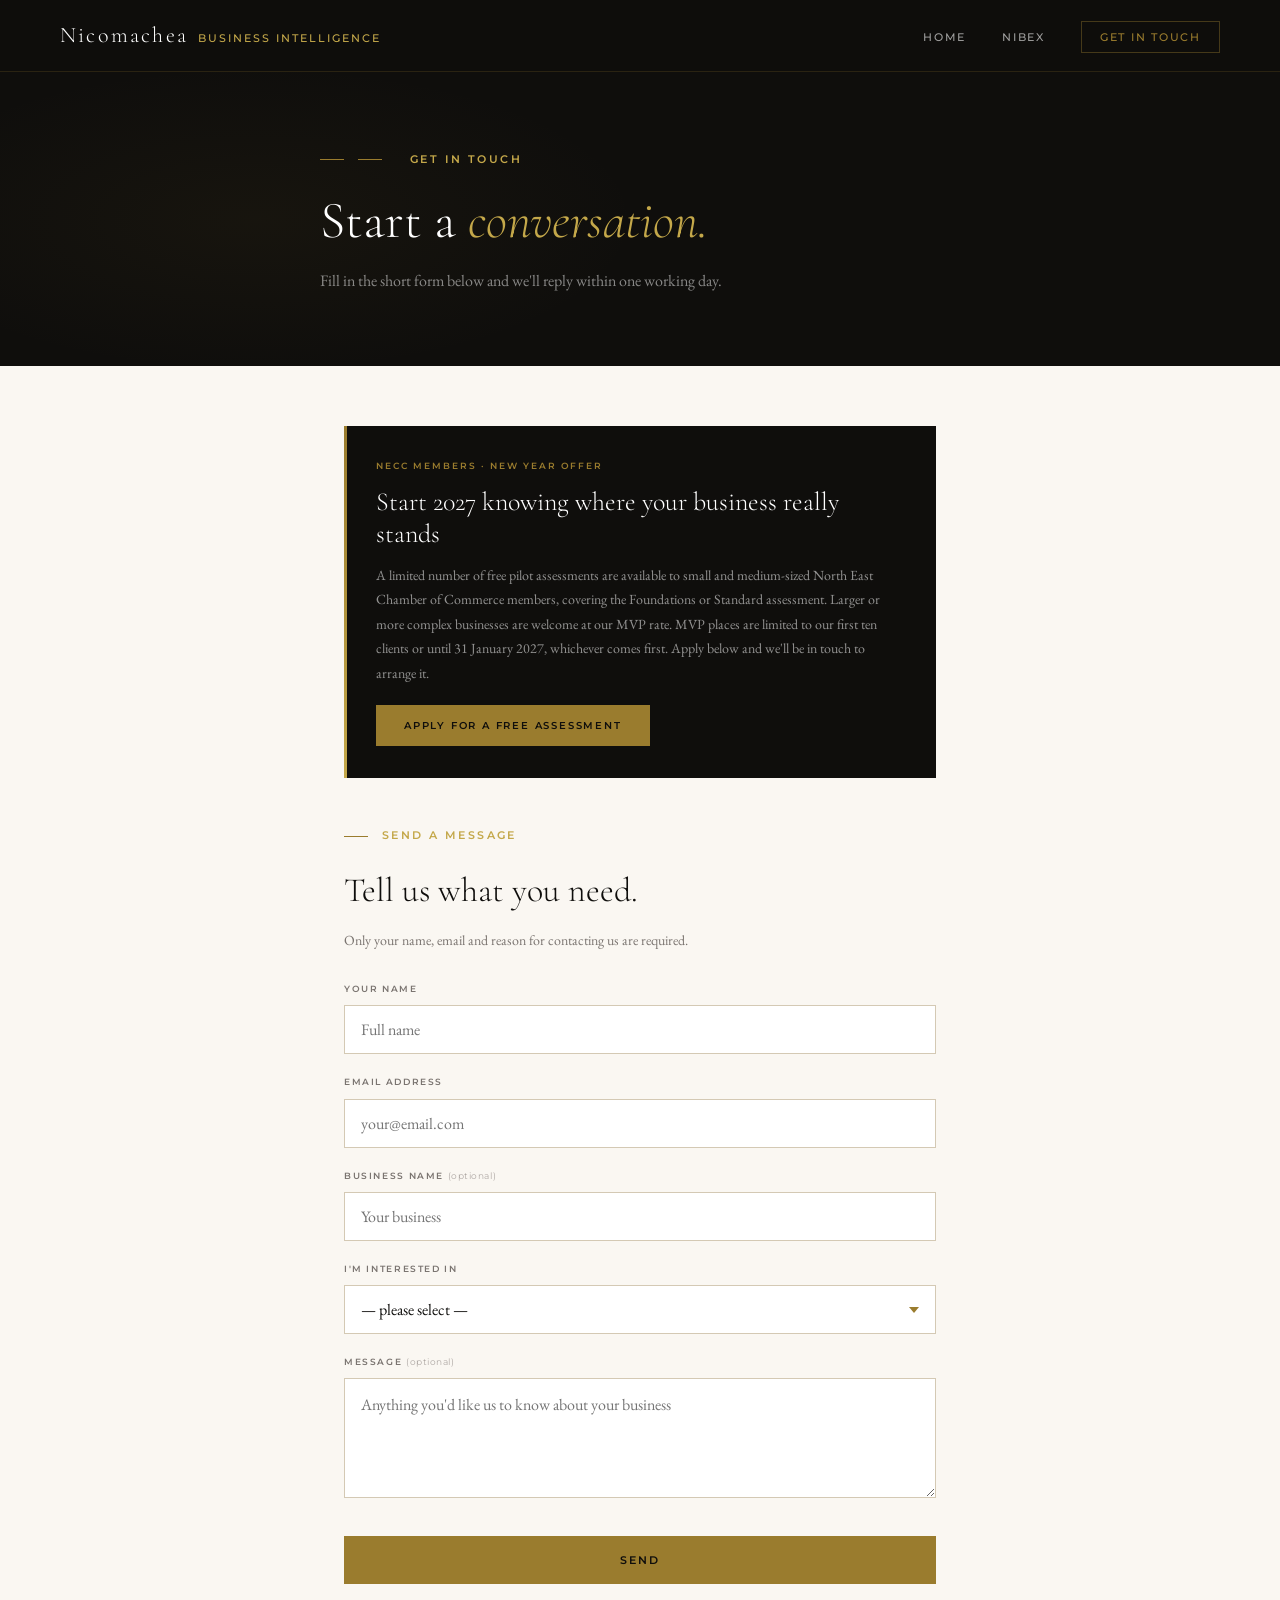
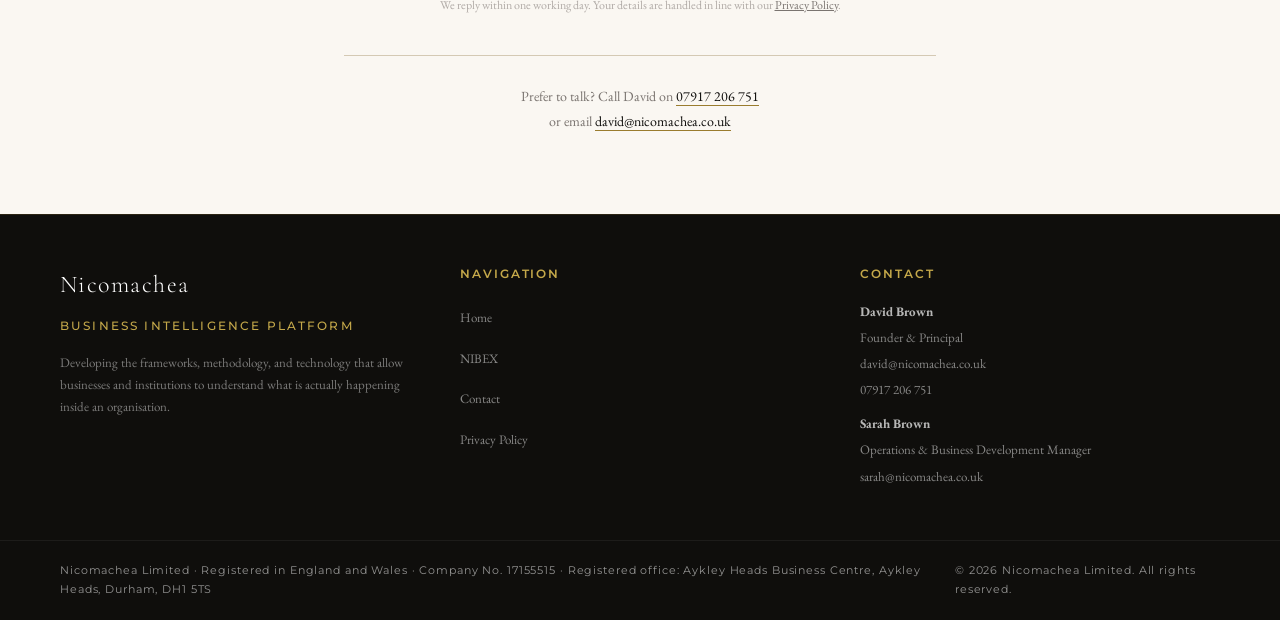
==== commit fc6511f6: "Add files via upload" ====
--- a/contact.html
+++ b/contact.html
@@ -287,9 +287,9 @@
 
   <!-- NECC PILOT OFFER -->
   <div class="pilot-box fade-in">
-    <div class="pilot-label">NECC members</div>
-    <div class="pilot-title">Free NIBEX business health check</div>
-    <div class="pilot-text">A limited number of free pilot assessments are available to North East Chamber of Commerce members, matched to the depth your business actually needs. Apply below and we'll be in touch to arrange it.</div>
+    <div class="pilot-label">NECC members · New Year offer</div>
+    <div class="pilot-title">Start 2027 knowing where your business really stands</div>
+    <div class="pilot-text">A limited number of free pilot assessments are available to small and medium-sized North East Chamber of Commerce members, covering the Foundations or Standard assessment. Larger or more complex businesses are welcome at our MVP rate. MVP places are limited to our first ten clients or until 31 January 2027, whichever comes first. Apply below and we'll be in touch to arrange it.</div>
     <button type="button" class="pilot-btn" onclick="choosePilot()">Apply for a free assessment</button>
   </div>
 
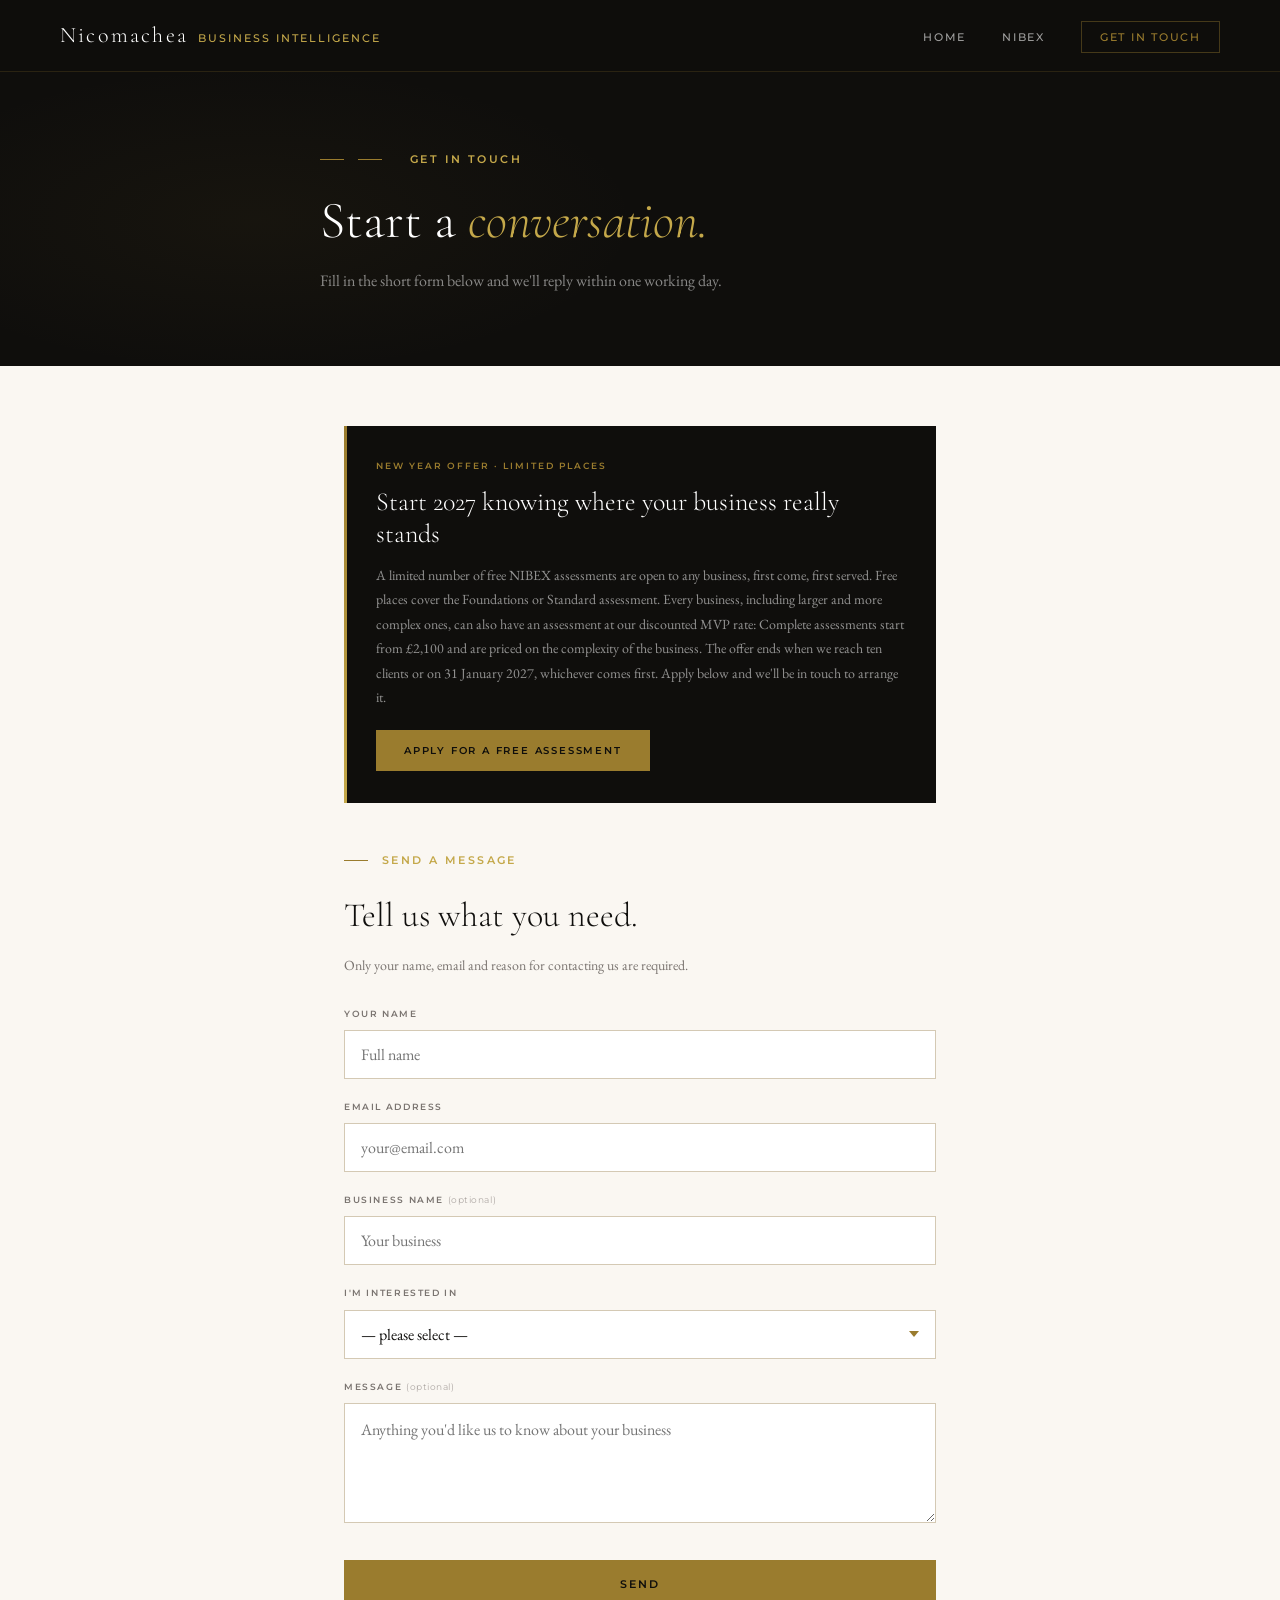
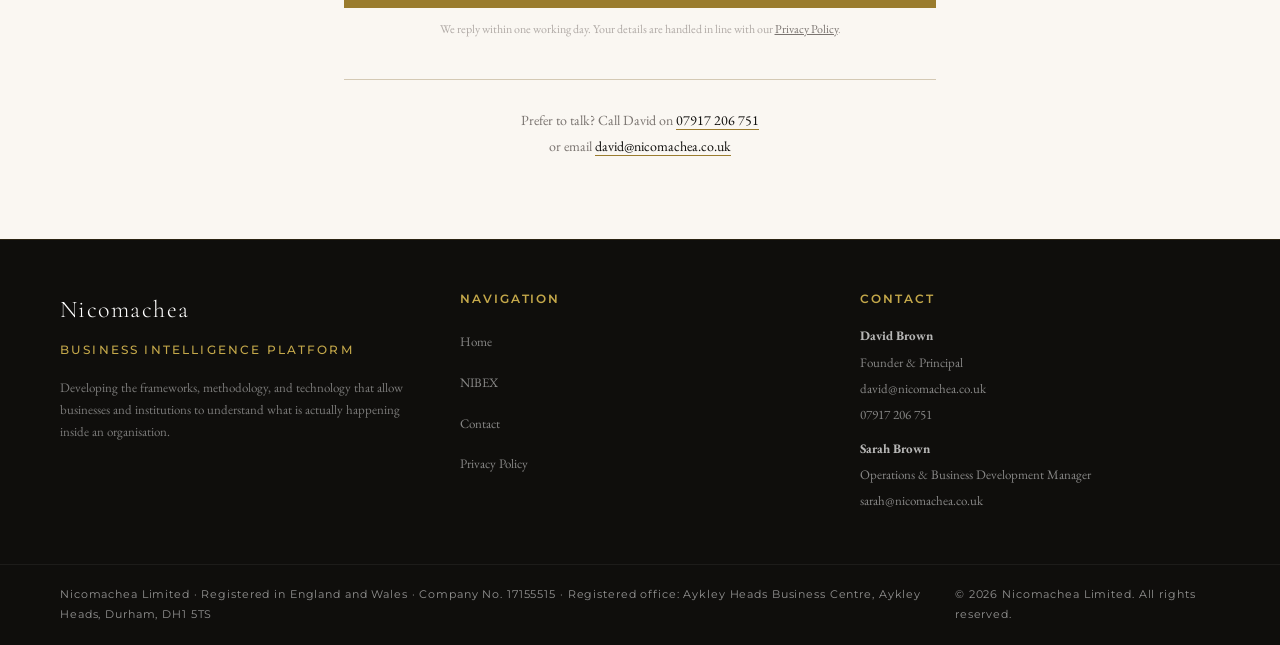
==== commit 6671447b: "Add files via upload" ====
--- a/contact.html
+++ b/contact.html
@@ -3,7 +3,7 @@
 <head>
 <meta charset="UTF-8">
 <meta name="viewport" content="width=device-width, initial-scale=1.0">
-<meta name="description" content="Contact Nicomachea — apply for a free NECC pilot assessment, discuss a NIBEX assessment, or ask about licensing.">
+<meta name="description" content="Contact Nicomachea — apply for a free NIBEX pilot assessment, discuss a NIBEX assessment, or ask about licensing.">
 <title>Contact — Nicomachea</title>
 <link rel="stylesheet" href="shared.css">
 <style>
@@ -287,9 +287,9 @@
 
   <!-- NECC PILOT OFFER -->
   <div class="pilot-box fade-in">
-    <div class="pilot-label">NECC members · New Year offer</div>
+    <div class="pilot-label">New Year offer · Limited places</div>
     <div class="pilot-title">Start 2027 knowing where your business really stands</div>
-    <div class="pilot-text">A limited number of free pilot assessments are available to small and medium-sized North East Chamber of Commerce members, covering the Foundations or Standard assessment. Larger or more complex businesses are welcome at our MVP rate. MVP places are limited to our first ten clients or until 31 January 2027, whichever comes first. Apply below and we'll be in touch to arrange it.</div>
+    <div class="pilot-text">A limited number of free NIBEX assessments are open to any business, first come, first served. Free places cover the Foundations or Standard assessment. Every business, including larger and more complex ones, can also have an assessment at our discounted MVP rate: Complete assessments start from £2,100 and are priced on the complexity of the business. The offer ends when we reach ten clients or on 31 January 2027, whichever comes first. Apply below and we'll be in touch to arrange it.</div>
     <button type="button" class="pilot-btn" onclick="choosePilot()">Apply for a free assessment</button>
   </div>
 
@@ -316,7 +316,7 @@
         <label class="form-label" for="enquiry">I'm interested in</label>
         <select id="enquiry" class="form-select" required>
           <option value="">— please select —</option>
-          <option>Free NECC pilot assessment</option>
+          <option>Free pilot assessment</option>
           <option>NIBEX assessment for my business</option>
           <option>Licensing for my practice or institution</option>
           <option>Help acting on assessment findings</option>
@@ -380,14 +380,15 @@
 <script>
 // Pre-select the NECC pilot and move to the form
 function choosePilot() {
-  document.getElementById('enquiry').value = 'Free NECC pilot assessment';
+  document.getElementById('enquiry').value = 'Free pilot assessment';
   document.getElementById('form-start').scrollIntoView({ behavior: 'smooth', block: 'start' });
   setTimeout(function () { document.getElementById('name').focus({ preventScroll: true }); }, 500);
 }
 
-// If the link includes ?necc (e.g. contact.html?necc), pre-select the pilot automatically
-if (/[?&]necc\b/i.test(window.location.search)) {
-  document.getElementById('enquiry').value = 'Free NECC pilot assessment';
+// If the link includes ?free or ?necc (e.g. contact.html?free), pre-select the pilot automatically.
+// ?necc is kept so links already shared on LinkedIn keep working.
+if (/[?&](free|necc)\b/i.test(window.location.search)) {
+  document.getElementById('enquiry').value = 'Free pilot assessment';
 }
 
 async function handleSubmit(e) {
